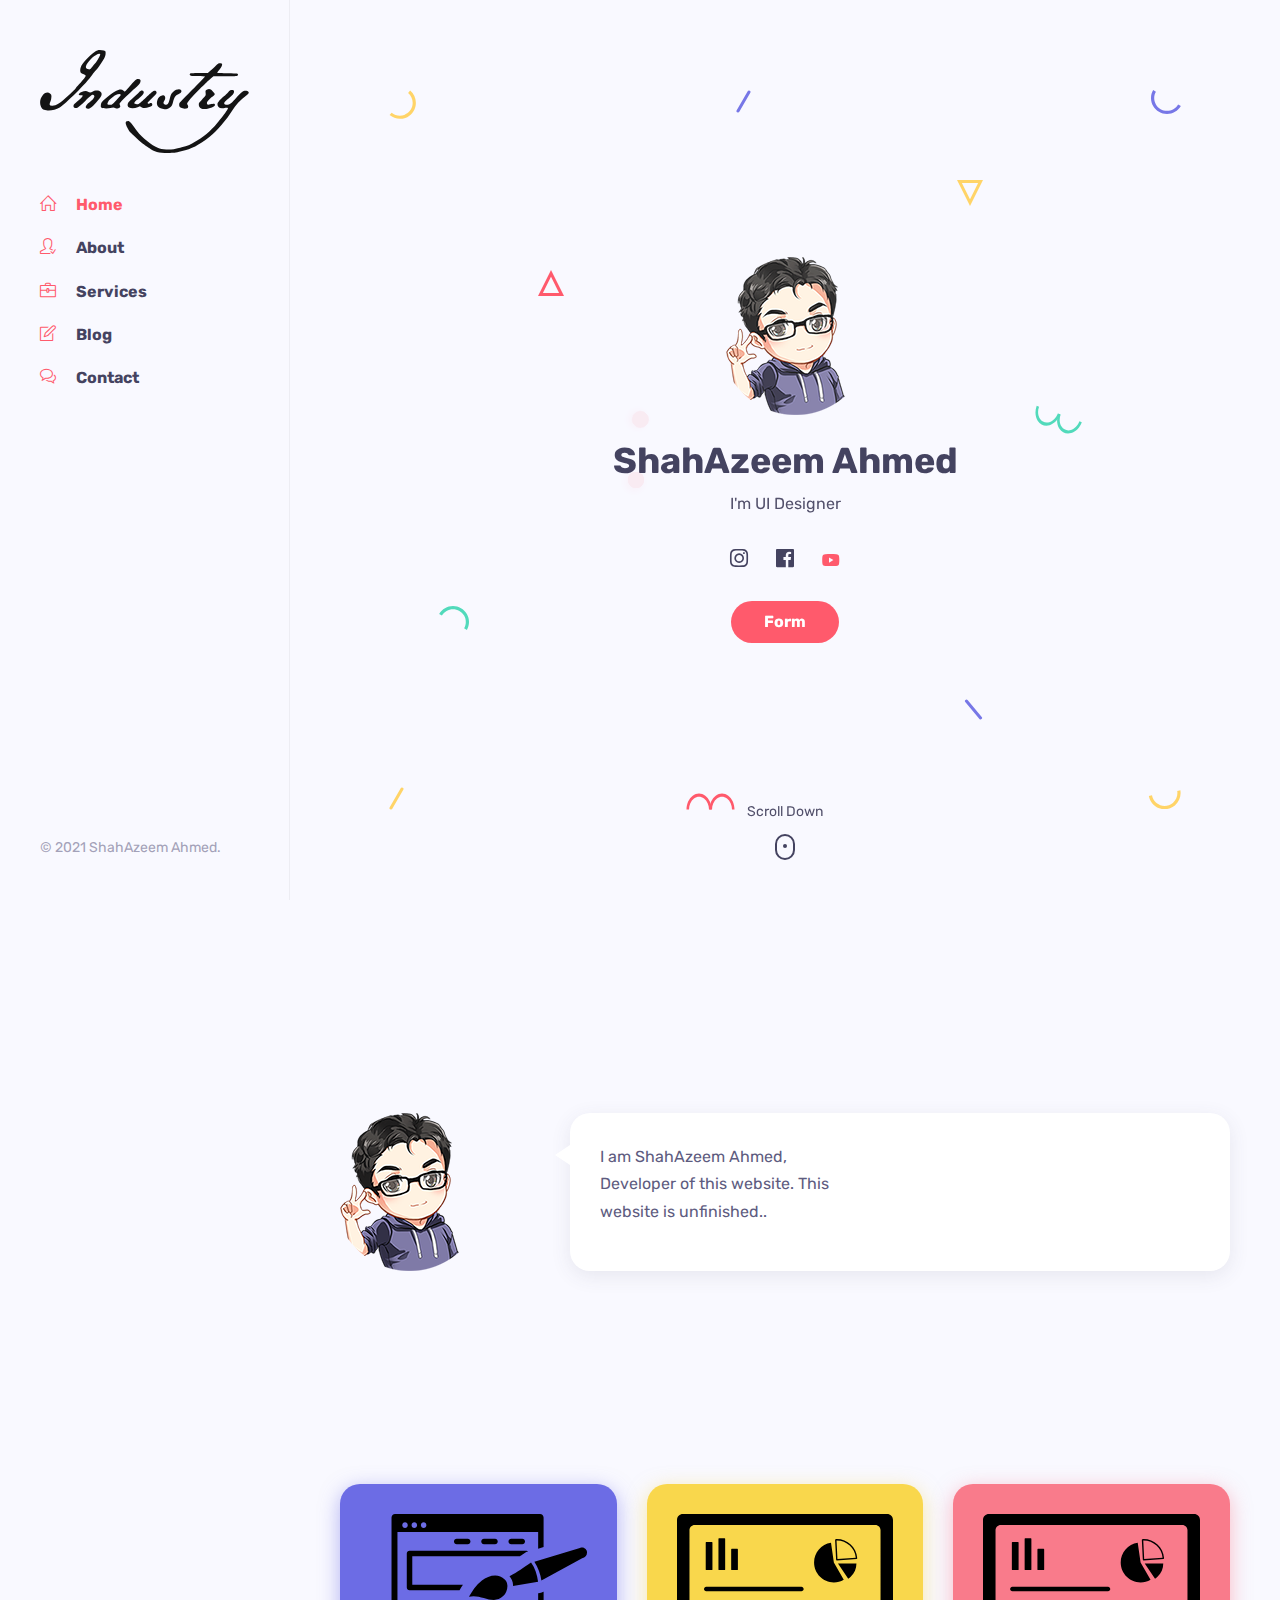
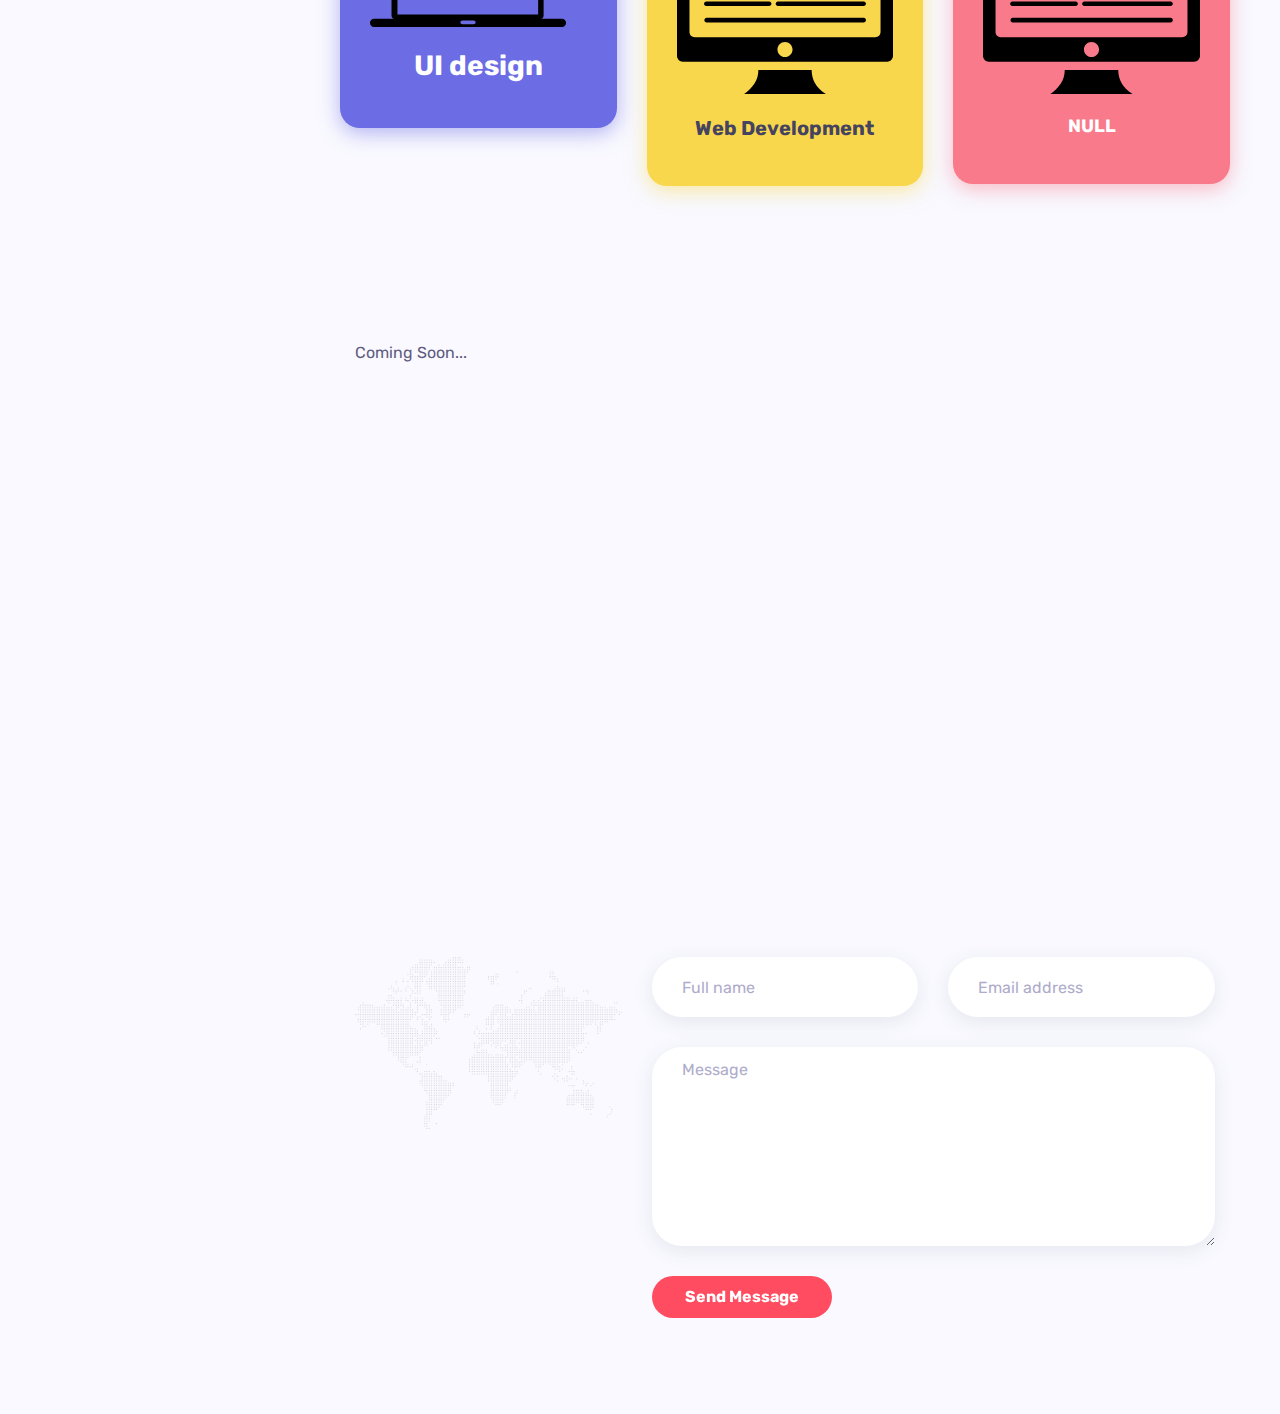
==== index.html @ 90e6958f "ShahAzeem/Industry" ====
<!DOCTYPE html>
<html lang="en-US">

<head>
    <meta http-equiv="Content-Type" content="text/html; charset=UTF-8" />
    <title>ShahAzeem_Ahmed</title>
    <meta name="description" content="in am ShahAzeem_Ahmed" />
    <meta name="viewport" content="width=device-width, initial-scale=1, maximum-scale=1" />
    <link rel="shortcut icon" type="image/x-icon" href="/images/ion.png" />

    <!-- STYLE...................................SHEETS -->
    <link rel="stylesheet" href="css/bootstrap.min.css" type="text/css" media="all" />
    <link rel="stylesheet" href="css/all.min.css" type="text/css" media="all" />
    <link rel="stylesheet" href="css/simple-line-icons.css" type="text/css" media="all" />
    <link rel="stylesheet" href="css/slick.css" type="text/css" media="all" />
    <link rel="stylesheet" href="css/animate.css" type="text/css" media="all" />
    <link rel="stylesheet" href="css/magnific-popup.css" type="text/css" media="all" />
    <link rel="stylesheet" href="css/style.css" type="text/css" media="all" />
</head>

<body>
    <!-- Pre..............................................................loader -->
    <div id="preloader" class="light">
        <div class="outer">
            <!-- Google .....................................................Chrome -->
            <div class="infinityChrome">
                <div></div>
                <div></div>
                <div></div>
            </div>

            <!-- Safari and ..................................others -->
            <div class="infinity">
                <div>
                    <span></span>
                </div>
                <div>
                    <span></span>
                </div>
                <div>
                    <span></span>
                </div>
            </div>
            <!-- Stuff -->
            <svg xmlns="file:///F:/Web%20Designer/public/Industry/Untitled-2.png" version="1.1" class="goo-outer">
          <defs>
            <filter id="goo">
              <feGaussianBlur
                in="SourceGraphic"
                stdDeviation="6"
                result="blur"
              />
              <feColorMatrix
                in="blur"
                values="1 0 0 0 0  0 1 0 0 0  0 0 1 0 0  0 0 0 18 -7"
                result="goo"
              />
              <feBlend in="SourceGraphic" in2="goo" />
            </filter>
          </defs>
        </svg>
        </div>
    </div>

    <!-- mobile header -->
    <header class="mobile-header-1 light">
        <div class="container">
            <!-- menu icon -->
            <div class="menu-icon d-inline-flex mr-4">
                <button>
            <span></span>
          </button>
            </div>
            <!-- logo .....................................................image -->
            <div class="site-logo">
                <a href="/index.html">
                    <img src="\logog.svg" alt="LOGO" />
                </a>
            </div>
        </div>
    </header>

    <!-- desktop .....................................................header -->
    <header class="desktop-header-1 light d-flex align-items-start flex-column">
        <!-- logo image -->
        <div class="site-logo">
            <a href="/index.html">
                <img src="logog.svg" alt="LOGO" />
            </a>
        </div>

        <!-- main ............................................................menu -->
        <nav>
            <ul class="vertical-menu scrollspy">
                <li class="active">
                    <a href="#home"><i class="icon-home"></i>Home</a>
                </li>
                <li>
                    <a href="#about"><i class="icon-user-following"></i>About</a>
                </li>
                <li>
                    <a href="#services"><i class="icon-briefcase"></i>Services</a>
                </li>
                <li>

                    <a href="#blog"><i class="icon-note"></i>Blog</a>
                </li>
                <li>
                    <a href="#contact"><i class="icon-bubbles"></i>Contact</a>
                </li>
            </ul>
        </nav>

        <!-- site .....................................................footer -->
        <div class="footer">
            <!-- copyright..................................................... text -->
            <span class="copyright">© 2021 ShahAzeem Ahmed.</span>
        </div>
    </header>

    <!-- main .....................................................layout -->
    <main class="content">
        <!-- section .....................................................home -->
        <section id="home" class="home d-flex light align-items-center">
            <div class="container">
                <!-- intro -->
                <div class="intro">
                    <!-- avatar..................................................... image -->
                    <img src="images/a8vkf-wibpt.svg" alt="Bolby" class="mb-4" />

                    <!-- info..................................................... -->
                    <h1 class="mb-2 mt-0">ShahAzeem Ahmed</h1>
                    <span>I'm <span class="text-rotating"  >UI Designer, Writer    </span
              ></span
            >

            <!-- social .....................................................icons -->
            <ul class="social-icons light list-inline mb-0 mt-4">
              <li class="list-inline-item">
                <a href="https://www.instagram.com/shahazeem_ahmed/"><i class="fab fa-instagram"></i></a>
              </li>
              <li class="list-inline-item">
                <a href="https://www.facebook.com/shahazeem.ahmed.5/"><i class="fab fa-facebook"></i></a>
              </li>
              <a href="https://www.youtube.com/channel/UCWUVY_Tg6zUm_PpTzF2uDpg"><i class="fab fa-youtube"></i></a>
              
            </ul>

            <!-- buttons..................................................... -->
            <div class="mt-4">
              <a href="#contact" class="btn btn-default">Form</a>
            </div>
          </div>

          <!-- scroll down mouse wheel -->
          <div class="scroll-down light">
            <a href="#about" class="mouse-wrapper">
              <span>Scroll Down</span>
                    <span class="mouse">
                <span class="wheel"></span>
                    </span>
                    </a>
                </div>

                <!-- parallax layers -->
                <div class="parallax" data-relative-input="true">
                    <svg width="27" height="29" data-depth="0.3" class="layer p1" xmlns="file:///F:/Web%20Designer/public/UI%20Design/htmlxlm.html">
              <path
                d="M21.15625.60099c4.37954 3.67487 6.46544 9.40612 5.47254 15.03526-.9929 5.62915-4.91339 10.30141-10.2846 12.25672-5.37122 1.9553-11.3776.89631-15.75715-2.77856l2.05692-2.45134c3.50315 2.93948 8.3087 3.78663 12.60572 2.22284 4.297-1.5638 7.43381-5.30209 8.22768-9.80537.79387-4.50328-.8749-9.08872-4.37803-12.02821L21.15625.60099z"
                fill="#FFD15C"
                fill-rule="evenodd"
              />
            </svg>

                    <svg width="26" height="26" data-depth="0.2" class="layer p2" xmlns="file:///F:/Web%20Designer/public/Industry/htmlxlm.html">
              <path
                d="M13 3.3541L2.42705 24.5h21.1459L13 3.3541z"
                stroke="#FF4C60"
                stroke-width="3"
                fill="none"
                fill-rule="evenodd"
              />
            </svg>

                    <svg width="30" height="25" data-depth="0.3" class="layer p3" xmlns="file:///F:/Web%20Designer/public/UI%20Design/htmlxlm.html">
              <path
                d="M.1436 8.9282C3.00213 3.97706 8.2841.92763 14.00013.92796c5.71605.00032 10.9981 3.04992 13.85641 8 2.8583 4.95007 2.8584 11.0491-.00014 16.00024l-2.77128-1.6c2.28651-3.96036 2.28631-8.84002.00011-12.8002-2.2862-3.96017-6.5124-6.40017-11.08513-6.4-4.57271.00018-8.79872 2.43984-11.08524 6.4002l-2.77128-1.6z"
                fill="#44D7B6"
                fill-rule="evenodd"
              />
            </svg>

                    <svg width="15" height="23" data-depth="0.6" class="layer p4" xmlns="file:///F:/Web%20Designer/public/Industry/htmlxlm.html">
              <rect
                transform="rotate(30 9.86603 10.13397)"
                x="7"
                width="3"
                height="25"
                rx="1.5"
                fill="#FFD15C"
                fill-rule="evenodd"
              />
            </svg>

                    <svg width="15" height="23" data-depth="0.2" class="layer p5" xmlns="file:///F:/Web%20Designer/public/UI%20Design/htmlxlm.html">
              <rect
                transform="rotate(30 9.86603 10.13397)"
                x="7"
                width="3"
                height="25"
                rx="1.5"
                fill="#6C6CE5"
                fill-rule="evenodd"
              />
            </svg>

                    <svg width="49" height="17" data-depth="0.5" class="layer p6" xmlns="file:///F:/Web%20Designer/public/UI%20Design/htmlxlm.html">
              <g fill="#FF4C60" fill-rule="evenodd">
                <path
                  d="M.5 16.5c0-5.71709 2.3825-10.99895 6.25-13.8567 3.8675-2.85774 8.6325-2.85774 12.5 0C23.1175 5.50106 25.5 10.78292 25.5 16.5H23c0-4.57303-1.90625-8.79884-5-11.08535-3.09375-2.28652-6.90625-2.28652-10 0C4.90625 7.70116 3 11.92697 3 16.5H.5z"
                />
                <path
                  d="M23.5 16.5c0-5.71709 2.3825-10.99895 6.25-13.8567 3.8675-2.85774 8.6325-2.85774 12.5 0C46.1175 5.50106 48.5 10.78292 48.5 16.5H46c0-4.57303-1.90625-8.79884-5-11.08535-3.09375-2.28652-6.90625-2.28652-10 0-3.09375 2.28651-5 6.51232-5 11.08535h-2.5z"
                />
              </g>
            </svg>

                    <svg width="26" height="26" data-depth="0.4" class="layer p7" xmlns="file:///F:/Web%20Designer/public/UI%20Design/htmlxlm.html">
              <path
                d="M13 22.6459L2.42705 1.5h21.1459L13 22.6459z"
                stroke="#FFD15C"
                stroke-width="3"
                fill="none"
                fill-rule="evenodd"
              />
            </svg>

                    <svg width="19" height="21" data-depth="0.3" class="layer p8" xmlns="file:///F:/Web%20Designer/public/UI%20Design/htmlxlm.html">
              <rect
                transform="rotate(-40 6.25252 10.12626)"
                x="7"
                width="3"
                height="25"
                rx="1.5"
                fill="#6C6CE5"
                fill-rule="evenodd"
              />
            </svg>

                    <svg width="30" height="25" data-depth="0.3" data-depth-y="-1.30" class="layer p9" xmlns="file:///F:/Web%20Designer/public/UI%20Design/htmlxlm.html">
              <path
                d="M29.8564 16.0718c-2.85854 4.95114-8.1405 8.00057-13.85654 8.00024-5.71605-.00032-10.9981-3.04992-13.85641-8-2.8583-4.95007-2.8584-11.0491.00014-16.00024l2.77128 1.6c-2.28651 3.96036-2.28631 8.84002-.00011 12.8002 2.2862 3.96017 6.5124 6.40017 11.08513 6.4 4.57271-.00018 8.79872-2.43984 11.08524-6.4002l2.77128 1.6z"
                fill="#6C6CE5"
                fill-rule="evenodd"
              />
            </svg>

                    <svg width="47" height="29" data-depth="0.2" class="layer p10" xmlns="file:///F:/Web%20Designer/public/UI%20Design/htmlxlm.html">
              <g fill="#44D7B6" fill-rule="evenodd">
                <path
                  d="M46.78878 17.19094c-1.95535 5.3723-6.00068 9.52077-10.61234 10.8834-4.61167 1.36265-9.0893-.26708-11.74616-4.27524-2.65686-4.00817-3.08917-9.78636-1.13381-15.15866l2.34923.85505c-1.56407 4.29724-1.2181 8.92018.90705 12.12693 2.12514 3.20674 5.70772 4.5107 9.39692 3.4202 3.68921-1.0905 6.92581-4.40949 8.48988-8.70673l2.34923.85505z"
                />
                <path
                  d="M25.17585 9.32448c-1.95535 5.3723-6.00068 9.52077-10.61234 10.8834-4.61167 1.36264-9.0893-.26708-11.74616-4.27525C.16049 11.92447-.27182 6.14628 1.68354.77398l2.34923.85505c-1.56407 4.29724-1.2181 8.92018.90705 12.12692 2.12514 3.20675 5.70772 4.5107 9.39692 3.4202 3.68921-1.0905 6.92581-4.40948 8.48988-8.70672l2.34923.85505z"
                />
              </g>
            </svg>

                    <svg width="33" height="20" data-depth="0.5" class="layer p11" xmlns="file:///F:/Web%20Designer/public/UI%20Design/htmlxlm.html">
              <path
                d="M32.36774.34317c.99276 5.63023-1.09332 11.3614-5.47227 15.03536-4.37895 3.67396-10.3855 4.73307-15.75693 2.77837C5.76711 16.2022 1.84665 11.53014.8539 5.8999l3.15139-.55567c.7941 4.50356 3.93083 8.24147 8.22772 9.8056 4.29688 1.56413 9.10275.71673 12.60554-2.2227C28.34133 9.98771 30.01045 5.4024 29.21635.89884l3.15139-.55567z"
                fill="#FFD15C"
                fill-rule="evenodd"
              />
            </svg>
                </div>
            </div>
        </section>

        <!-- section .....................................................about -->
        <section id="about">
            <div class="container">
                <!-- section title -->
                <h2 class="section-title wow fadeInUp">About Me</h2>

                <div class="spacer" data-height="60"></div>

                <div class="row">
                    <div class="col-md-3">
                        <div class="text-center text-md-left">
                            <!-- avatar ..........................................................................................................image -->
                            <img src="images/a8vkf-wibpt.svg" alt="Bolby" />
                        </div>
                        <div class="spacer d-md-none d-lg-none" data-height="30"></div>
                    </div>

                    <div class="col-md-9 triangle-left-md triangle-top-sm">
                        <div class="rounded bg-white shadow-dark padding-30">
                            <div class="row">
                                <div class="col-md-6">
                                    <!-- about..................................................... text -->
                                    <p>
                                        I am ShahAzeem Ahmed,<br> Developer of this website. This website is unfinished..
                                    </p>

                                </div>
                            </div>
                        </div>
                    </div>
                    <!-- row end -->





                    <!-- section services -->
                    <section id="services">
                        <div class="container">
                            <!-- section title -->
                            <h2 class="section-title wow fadeInUp">Services</h2>

                            <div class="spacer" data-height="60"></div>

                            <div class="row">
                                <div class="col-md-4">
                                    <!-- service box -->

                                    <div class="service-box rounded data-background padding-30 text-center text-light shadow-blue" data-color="#6C6CE5">
                                        </a>
                                        <a href="UI.html">
                                            <img src="images\web-design.svg" alt="blog-title" />
                                        </a>
                                        <h2 class="mb-3 mt-0">UI design</h2>
                                        <p class="mb-0">

                                        </p>
                                    </div>
                                    <div class="spacer d-md-none d-lg-none" data-height="30"></div>
                                </div>

                                <div class="col-md-4" data-wow-delay="0.2s">
                                    <!-- service box -->

                                    <div class="service-box rounded data-background padding-30 text-center shadow-yellow" data-color="#F9D74C">
                                        </a>
                                        <a href="Website.html">
                                            <img src="images\computer-report.svg" alt="blog-title" />
                                        </a>
                                        <h5 class="mb-3 mt-0">Web Development</h5>
                                        <p </p>
                                    </div>
                                    <div class="spacer d-md-none d-lg-none" data-height="30"></div>
                                </div>

                                <div class="col-md-4" data-wow-delay="0.4s">
                                    <!-- service box -->

                                    <div class="service-box rounded data-background padding-30 text-center text-light shadow-pink" data-color="#F97B8B">
                                        </a>
                                        <a href="#">
                                            <img src=" images\computer-report.svg" alt="blog-title" />
                                        </a>
                                        <h4 class="mb-3 mt-0">NULL</h4>
                                        <p class="mb-0">

                                        </p>
                                    </div>
                                </div>
                            </div>



                            <!-- section..................................................... blog -->
                            <section id="blog">
                                <div class="container">
                                    <!-- section .....................................................title -->
                                    <h2 class="section-title wow fadeInUp">Latest Posts</h2>Coming Soon...

                                    <div class="spacer" data-height="60"></div>

                                    <div class="row blog-wrapper">
                                        <div class="col-md-4">
                                            <!-- blog ..........................................................................................................item -->
                                            <div class="blog-item rounded bg-white shadow-dark wow fadeIn">
                                                <div class="thumb">
                                                    <a href="#">
                                                        <span class="category">Reviews</span>
                                                    </a>
                                                    <a href="#">
                                                        <img src="images/blog/1.svg" alt="blog-title" />
                                                    </a>
                                                </div>
                                                <div class="details">
                                                    <h4 class="my-0 title">
                                                        <a href="#">5 Best App Development Tool for Your Project</a>
                                                    </h4>
                                                    <ul class="list-inline meta mb-0 mt-2">
                                                        <li class="list-inline-item"> </li>
                                                        <li class="list-inline-item"> </li>
                                                    </ul>
                                                </div>
                                            </div>
                                        </div>

                                        <div class="col-md-4">
                                            <!-- blog .....................................................item -->
                                            <div class="blog-item rounded bg-white shadow-dark wow fadeIn">
                                                <div class="thumb">
                                                    <a href="#">
                                                        <span class="category">Tutorial</span>
                                                    </a>
                                                    <a href="#">
                                                        <img src="images/blog/2.svg" alt="blog-title" />
                                                    </a>
                                                </div>
                                                <div class="details">
                                                    <h4 class="my-0 title">
                                                        <a href="#">Common Misconceptions About Payment</a>
                                                    </h4>
                                                    <ul class="list-inline meta mb-0 mt-2">
                                                        <li class="list-inline-item"> </li>
                                                        <li class="list-inline-item"> </li>
                                                    </ul>
                                                </div>
                                            </div>
                                        </div>

                                        <div class="col-md-4">
                                            <!-- blog item -->
                                            <div class="blog-item rounded bg-white shadow-dark wow fadeIn">
                                                <div class="thumb">
                                                    <a href="#">
                                                        <span class="category">Business</span>
                                                    </a>
                                                    <a href="#">
                                                        <img src="images/blog/3.svg" alt="blog-title" />
                                                    </a>
                                                </div>
                                                <div class="details">
                                                    <h4 class="my-0 title">
                                                        <a href="#">3 Things To Know About Startup Business</a>
                                                    </h4>
                                                    <ul class="list-inline meta mb-0 mt-2">
                                                        <li class="list-inline-item"> </li>
                                                        <li class="list-inline-item"> </li>
                                                    </ul>
                                                </div>
                                            </div>
                                        </div>
                                    </div>
                                </div>

                            </section>

                            <!-- section contact -->
                            <section id="contact">
                                <div class="container">
                                    <!-- section title -->
                                    <h2 class="section-title wow fadeInUp">Get In Touch</h2>

                                    <div class="spacer" data-height="60"></div>

                                    <div class="row">
                                        <div class="col-md-4">
                                            <!-- contact info -->
                                            <div class="contact-info">
                                                <h3 class="wow fadeInUp">Let's talk about everything!</h3>
                                                <p class="wow fadeInUp">
                                                    Don't like forms? Send me an
                                                    <a href=Gmail: "ShahAzeemAhmed2319@gmail.com">email</a>. 👋
                                                </p>
                                            </div>
                                        </div>

                                        <div class="col-md-8">
                                            <!-- Contact Form -->
                                            <form id="contact-form" class="contact-form mt-6" method="post" action=" ">
                                                <div class="messages"></div>

                                                <div class="row">
                                                    <div class="column col-md-6">
                                                        <!-- Name input -->
                                                        <div class="form-group">
                                                            <input type="text" class="form-control" name="InputName" id="InputName" placeholder="Full name" required="required" data-error="Name is required." />
                                                            <div class="help-block with-errors"></div>
                                                        </div>
                                                    </div>

                                                    <div class="column col-md-6">
                                                        <!-- Email input -->
                                                        <div class="form-group">
                                                            <input type="email" class="form-control" id="InputEmail" name="InputEmail" placeholder="Email address" required="required" data-error="Email is required." />
                                                            <div class="help-block with-errors"></div>
                                                        </div>
                                                    </div>



                                                    <div class="column col-md-12">
                                                        <!-- Message textarea -->
                                                        <div class="form-group">
                                                            <textarea name="InputMessage" id="InputMessage" class="form-control" rows="7" placeholder="Message" required="required" data-error="Message is required."></textarea>
                                                            <div class="help-block with-errors"></div>
                                                        </div>
                                                    </div>
                                                </div>

                                                <button type="submit" name="submit" id="submit" value="Submit" class="btn btn-default">
                  Send Message</button
                ><!-- Send Button -->
              </form>
              <!-- Contact Form end -->
            </div>
          </div>
        </div>
      </section>

      <div class="spacer" data-height="96"></div>
    </main>

    <!-- Go to .....................................................top button -->
    <a href="javascript:" id="return-to-top"><i class="fas fa-arrow-up"></i></a>

    <!-- SCRIPTS -->
    <script src="js/jquery-1.12.3.min.js"></script>
    <script src="js/jquery.easing.min.js"></script>
    <script src="js/jquery.waypoints.min.js"></script>
    <script src="js/jquery.counterup.min.js"></script>
    <script src="js/popper.min.js"></script>
    <script src="js/bootstrap.min.js"></script>
    <script src="js/isotope.pkgd.min.js"></script>
    <script src="js/infinite-scroll.min.js"></script>
    <script src="js/imagesloaded.pkgd.min.js"></script>
    <script src="js/slick.min.js"></script>
    <script src="js/contact.js"></script>
    <script src="js/validator.js"></script>
    <script src="js/wow.min.js"></script>
    <script src="js/morphext.min.js"></script>
    <script src="js/parallax.min.js"></script>
    <script src="js/jquery.magnific-popup.min.js"></script>
    <script src="js/custom.js"></script>
  
<!-- The core Firebase JS SDK is always required and must be listed first -->
<script src="/__/firebase/8.6.8/firebase-app.js"></script>

<!-- TODO: Add SDKs for Firebase products that you want to use
     https://firebase.google.com/docs/web/setup#available-libraries -->
<script src="/__/firebase/8.6.8/firebase-analytics.js"></script>

<!-- Initialize Firebase -->
<script src="/__/firebase/init.js"></script>


</body>
</html>
---- css/simple-line-icons.css ----
@font-face {
  font-family: 'simple-line-icons';
  src: url('../fonts/Simple-Line-Iconsb26c.eot?v=2.4.0');
  src: url('../fonts/Simple-Line-Iconsb26c.eot?v=2.4.0#iefix') format('embedded-opentype'), url('../fonts/Simple-Line-Iconsb26c.html?v=2.4.0') format('woff2'), url('../fonts/Simple-Line-Iconsb26c.ttf?v=2.4.0') format('truetype'), url('../fonts/Simple-Line-Iconsb26c.woff?v=2.4.0') format('woff'), url('../fonts/Simple-Line-Iconsb26c.svg?v=2.4.0#simple-line-icons') format('svg');
  font-weight: normal;
  font-style: normal;
}
/*
 Use the following CSS code if you want to have a class per icon.
 Instead of a list of all class selectors, you can use the generic [class*="icon-"] selector, but it's slower:
*/
.icon-user,
.icon-people,
.icon-user-female,
.icon-user-follow,
.icon-user-following,
.icon-user-unfollow,
.icon-login,
.icon-logout,
.icon-emotsmile,
.icon-phone,
.icon-call-end,
.icon-call-in,
.icon-call-out,
.icon-map,
.icon-location-pin,
.icon-direction,
.icon-directions,
.icon-compass,
.icon-layers,
.icon-menu,
.icon-list,
.icon-options-vertical,
.icon-options,
.icon-arrow-down,
.icon-arrow-left,
.icon-arrow-right,
.icon-arrow-up,
.icon-arrow-up-circle,
.icon-arrow-left-circle,
.icon-arrow-right-circle,
.icon-arrow-down-circle,
.icon-check,
.icon-clock,
.icon-plus,
.icon-minus,
.icon-close,
.icon-event,
.icon-exclamation,
.icon-organization,
.icon-trophy,
.icon-screen-smartphone,
.icon-screen-desktop,
.icon-plane,
.icon-notebook,
.icon-mustache,
.icon-mouse,
.icon-magnet,
.icon-energy,
.icon-disc,
.icon-cursor,
.icon-cursor-move,
.icon-crop,
.icon-chemistry,
.icon-speedometer,
.icon-shield,
.icon-screen-tablet,
.icon-magic-wand,
.icon-hourglass,
.icon-graduation,
.icon-ghost,
.icon-game-controller,
.icon-fire,
.icon-eyeglass,
.icon-envelope-open,
.icon-envelope-letter,
.icon-bell,
.icon-badge,
.icon-anchor,
.icon-wallet,
.icon-vector,
.icon-speech,
.icon-puzzle,
.icon-printer,
.icon-present,
.icon-playlist,
.icon-pin,
.icon-picture,
.icon-handbag,
.icon-globe-alt,
.icon-globe,
.icon-folder-alt,
.icon-folder,
.icon-film,
.icon-feed,
.icon-drop,
.icon-drawer,
.icon-docs,
.icon-doc,
.icon-diamond,
.icon-cup,
.icon-calculator,
.icon-bubbles,
.icon-briefcase,
.icon-book-open,
.icon-basket-loaded,
.icon-basket,
.icon-bag,
.icon-action-undo,
.icon-action-redo,
.icon-wrench,
.icon-umbrella,
.icon-trash,
.icon-tag,
.icon-support,
.icon-frame,
.icon-size-fullscreen,
.icon-size-actual,
.icon-shuffle,
.icon-share-alt,
.icon-share,
.icon-rocket,
.icon-question,
.icon-pie-chart,
.icon-pencil,
.icon-note,
.icon-loop,
.icon-home,
.icon-grid,
.icon-graph,
.icon-microphone,
.icon-music-tone-alt,
.icon-music-tone,
.icon-earphones-alt,
.icon-earphones,
.icon-equalizer,
.icon-like,
.icon-dislike,
.icon-control-start,
.icon-control-rewind,
.icon-control-play,
.icon-control-pause,
.icon-control-forward,
.icon-control-end,
.icon-volume-1,
.icon-volume-2,
.icon-volume-off,
.icon-calendar,
.icon-bulb,
.icon-chart,
.icon-ban,
.icon-bubble,
.icon-camrecorder,
.icon-camera,
.icon-cloud-download,
.icon-cloud-upload,
.icon-envelope,
.icon-eye,
.icon-flag,
.icon-heart,
.icon-info,
.icon-key,
.icon-link,
.icon-lock,
.icon-lock-open,
.icon-magnifier,
.icon-magnifier-add,
.icon-magnifier-remove,
.icon-paper-clip,
.icon-paper-plane,
.icon-power,
.icon-refresh,
.icon-reload,
.icon-settings,
.icon-star,
.icon-symbol-female,
.icon-symbol-male,
.icon-target,
.icon-credit-card,
.icon-paypal,
.icon-social-tumblr,
.icon-social-twitter,
.icon-social-facebook,
.icon-social-instagram,
.icon-social-linkedin,
.icon-social-pinterest,
.icon-social-github,
.icon-social-google,
.icon-social-reddit,
.icon-social-skype,
.icon-social-dribbble,
.icon-social-behance,
.icon-social-foursqare,
.icon-social-soundcloud,
.icon-social-spotify,
.icon-social-stumbleupon,
.icon-social-youtube,
.icon-social-dropbox,
.icon-social-vkontakte,
.icon-social-steam {
  font-family: 'simple-line-icons';
  speak: none;
  font-style: normal;
  font-weight: normal;
  font-variant: normal;
  text-transform: none;
  line-height: 1;
  /* Better Font Rendering =========== */
  -webkit-font-smoothing: antialiased;
  -moz-osx-font-smoothing: grayscale;
}
.icon-user:before {
  content: "\e005";
}
.icon-people:before {
  content: "\e001";
}
.icon-user-female:before {
  content: "\e000";
}
.icon-user-follow:before {
  content: "\e002";
}
.icon-user-following:before {
  content: "\e003";
}
.icon-user-unfollow:before {
  content: "\e004";
}
.icon-login:before {
  content: "\e066";
}
.icon-logout:before {
  content: "\e065";
}
.icon-emotsmile:before {
  content: "\e021";
}
.icon-phone:before {
  content: "\e600";
}
.icon-call-end:before {
  content: "\e048";
}
.icon-call-in:before {
  content: "\e047";
}
.icon-call-out:before {
  content: "\e046";
}
.icon-map:before {
  content: "\e033";
}
.icon-location-pin:before {
  content: "\e096";
}
.icon-direction:before {
  content: "\e042";
}
.icon-directions:before {
  content: "\e041";
}
.icon-compass:before {
  content: "\e045";
}
.icon-layers:before {
  content: "\e034";
}
.icon-menu:before {
  content: "\e601";
}
.icon-list:before {
  content: "\e067";
}
.icon-options-vertical:before {
  content: "\e602";
}
.icon-options:before {
  content: "\e603";
}
.icon-arrow-down:before {
  content: "\e604";
}
.icon-arrow-left:before {
  content: "\e605";
}
.icon-arrow-right:before {
  content: "\e606";
}
.icon-arrow-up:before {
  content: "\e607";
}
.icon-arrow-up-circle:before {
  content: "\e078";
}
.icon-arrow-left-circle:before {
  content: "\e07a";
}
.icon-arrow-right-circle:before {
  content: "\e079";
}
.icon-arrow-down-circle:before {
  content: "\e07b";
}
.icon-check:before {
  content: "\e080";
}
.icon-clock:before {
  content: "\e081";
}
.icon-plus:before {
  content: "\e095";
}
.icon-minus:before {
  content: "\e615";
}
.icon-close:before {
  content: "\e082";
}
.icon-event:before {
  content: "\e619";
}
.icon-exclamation:before {
  content: "\e617";
}
.icon-organization:before {
  content: "\e616";
}
.icon-trophy:before {
  content: "\e006";
}
.icon-screen-smartphone:before {
  content: "\e010";
}
.icon-screen-desktop:before {
  content: "\e011";
}
.icon-plane:before {
  content: "\e012";
}
.icon-notebook:before {
  content: "\e013";
}
.icon-mustache:before {
  content: "\e014";
}
.icon-mouse:before {
  content: "\e015";
}
.icon-magnet:before {
  content: "\e016";
}
.icon-energy:before {
  content: "\e020";
}
.icon-disc:before {
  content: "\e022";
}
.icon-cursor:before {
  content: "\e06e";
}
.icon-cursor-move:before {
  content: "\e023";
}
.icon-crop:before {
  content: "\e024";
}
.icon-chemistry:before {
  content: "\e026";
}
.icon-speedometer:before {
  content: "\e007";
}
.icon-shield:before {
  content: "\e00e";
}
.icon-screen-tablet:before {
  content: "\e00f";
}
.icon-magic-wand:before {
  content: "\e017";
}
.icon-hourglass:before {
  content: "\e018";
}
.icon-graduation:before {
  content: "\e019";
}
.icon-ghost:before {
  content: "\e01a";
}
.icon-game-controller:before {
  content: "\e01b";
}
.icon-fire:before {
  content: "\e01c";
}
.icon-eyeglass:before {
  content: "\e01d";
}
.icon-envelope-open:before {
  content: "\e01e";
}
.icon-envelope-letter:before {
  content: "\e01f";
}
.icon-bell:before {
  content: "\e027";
}
.icon-badge:before {
  content: "\e028";
}
.icon-anchor:before {
  content: "\e029";
}
.icon-wallet:before {
  content: "\e02a";
}
.icon-vector:before {
  content: "\e02b";
}
.icon-speech:before {
  content: "\e02c";
}
.icon-puzzle:before {
  content: "\e02d";
}
.icon-printer:before {
  content: "\e02e";
}
.icon-present:before {
  content: "\e02f";
}
.icon-playlist:before {
  content: "\e030";
}
.icon-pin:before {
  content: "\e031";
}
.icon-picture:before {
  content: "\e032";
}
.icon-handbag:before {
  content: "\e035";
}
.icon-globe-alt:before {
  content: "\e036";
}
.icon-globe:before {
  content: "\e037";
}
.icon-folder-alt:before {
  content: "\e039";
}
.icon-folder:before {
  content: "\e089";
}
.icon-film:before {
  content: "\e03a";
}
.icon-feed:before {
  content: "\e03b";
}
.icon-drop:before {
  content: "\e03e";
}
.icon-drawer:before {
  content: "\e03f";
}
.icon-docs:before {
  content: "\e040";
}
.icon-doc:before {
  content: "\e085";
}
.icon-diamond:before {
  content: "\e043";
}
.icon-cup:before {
  content: "\e044";
}
.icon-calculator:before {
  content: "\e049";
}
.icon-bubbles:before {
  content: "\e04a";
}
.icon-briefcase:before {
  content: "\e04b";
}
.icon-book-open:before {
  content: "\e04c";
}
.icon-basket-loaded:before {
  content: "\e04d";
}
.icon-basket:before {
  content: "\e04e";
}
.icon-bag:before {
  content: "\e04f";
}
.icon-action-undo:before {
  content: "\e050";
}
.icon-action-redo:before {
  content: "\e051";
}
.icon-wrench:before {
  content: "\e052";
}
.icon-umbrella:before {
  content: "\e053";
}
.icon-trash:before {
  content: "\e054";
}
.icon-tag:before {
  content: "\e055";
}
.icon-support:before {
  content: "\e056";
}
.icon-frame:before {
  content: "\e038";
}
.icon-size-fullscreen:before {
  content: "\e057";
}
.icon-size-actual:before {
  content: "\e058";
}
.icon-shuffle:before {
  content: "\e059";
}
.icon-share-alt:before {
  content: "\e05a";
}
.icon-share:before {
  content: "\e05b";
}
.icon-rocket:before {
  content: "\e05c";
}
.icon-question:before {
  content: "\e05d";
}
.icon-pie-chart:before {
  content: "\e05e";
}
.icon-pencil:before {
  content: "\e05f";
}
.icon-note:before {
  content: "\e060";
}
.icon-loop:before {
  content: "\e064";
}
.icon-home:before {
  content: "\e069";
}
.icon-grid:before {
  content: "\e06a";
}
.icon-graph:before {
  content: "\e06b";
}
.icon-microphone:before {
  content: "\e063";
}
.icon-music-tone-alt:before {
  content: "\e061";
}
.icon-music-tone:before {
  content: "\e062";
}
.icon-earphones-alt:before {
  content: "\e03c";
}
.icon-earphones:before {
  content: "\e03d";
}
.icon-equalizer:before {
  content: "\e06c";
}
.icon-like:before {
  content: "\e068";
}
.icon-dislike:before {
  content: "\e06d";
}
.icon-control-start:before {
  content: "\e06f";
}
.icon-control-rewind:before {
  content: "\e070";
}
.icon-control-play:before {
  content: "\e071";
}
.icon-control-pause:before {
  content: "\e072";
}
.icon-control-forward:before {
  content: "\e073";
}
.icon-control-end:before {
  content: "\e074";
}
.icon-volume-1:before {
  content: "\e09f";
}
.icon-volume-2:before {
  content: "\e0a0";
}
.icon-volume-off:before {
  content: "\e0a1";
}
.icon-calendar:before {
  content: "\e075";
}
.icon-bulb:before {
  content: "\e076";
}
.icon-chart:before {
  content: "\e077";
}
.icon-ban:before {
  content: "\e07c";
}
.icon-bubble:before {
  content: "\e07d";
}
.icon-camrecorder:before {
  content: "\e07e";
}
.icon-camera:before {
  content: "\e07f";
}
.icon-cloud-download:before {
  content: "\e083";
}
.icon-cloud-upload:before {
  content: "\e084";
}
.icon-envelope:before {
  content: "\e086";
}
.icon-eye:before {
  content: "\e087";
}
.icon-flag:before {
  content: "\e088";
}
.icon-heart:before {
  content: "\e08a";
}
.icon-info:before {
  content: "\e08b";
}
.icon-key:before {
  content: "\e08c";
}
.icon-link:before {
  content: "\e08d";
}
.icon-lock:before {
  content: "\e08e";
}
.icon-lock-open:before {
  content: "\e08f";
}
.icon-magnifier:before {
  content: "\e090";
}
.icon-magnifier-add:before {
  content: "\e091";
}
.icon-magnifier-remove:before {
  content: "\e092";
}
.icon-paper-clip:before {
  content: "\e093";
}
.icon-paper-plane:before {
  content: "\e094";
}
.icon-power:before {
  content: "\e097";
}
.icon-refresh:before {
  content: "\e098";
}
.icon-reload:before {
  content: "\e099";
}
.icon-settings:before {
  content: "\e09a";
}
.icon-star:before {
  content: "\e09b";
}
.icon-symbol-female:before {
  content: "\e09c";
}
.icon-symbol-male:before {
  content: "\e09d";
}
.icon-target:before {
  content: "\e09e";
}
.icon-credit-card:before {
  content: "\e025";
}
.icon-paypal:before {
  content: "\e608";
}
.icon-social-tumblr:before {
  content: "\e00a";
}
.icon-social-twitter:before {
  content: "\e009";
}
.icon-social-facebook:before {
  content: "\e00b";
}
.icon-social-instagram:before {
  content: "\e609";
}
.icon-social-linkedin:before {
  content: "\e60a";
}
.icon-social-pinterest:before {
  content: "\e60b";
}
.icon-social-github:before {
  content: "\e60c";
}
.icon-social-google:before {
  content: "\e60d";
}
.icon-social-reddit:before {
  content: "\e60e";
}
.icon-social-skype:before {
  content: "\e60f";
}
.icon-social-dribbble:before {
  content: "\e00d";
}
.icon-social-behance:before {
  content: "\e610";
}
.icon-social-foursqare:before {
  content: "\e611";
}
.icon-social-soundcloud:before {
  content: "\e612";
}
.icon-social-spotify:before {
  content: "\e613";
}
.icon-social-stumbleupon:before {
  content: "\e614";
}
.icon-social-youtube:before {
  content: "\e008";
}
.icon-social-dropbox:before {
  content: "\e00c";
}
.icon-social-vkontakte:before {
  content: "\e618";
}
.icon-social-steam:before {
  content: "\e620";
}
---- css/style.css ----
@charset "UTF-8";

/*
Template Name: Bolby
Version: 1.0
Author: PxlSolutions
Author URI: http://themeforest.net/user/pxlsolutions
Description: Portfolio/CV/Resume HTML Template

[TABLE OF CONTENTS]

01. Base
02. Typography
03. Preloader
04. Header
05. Sections
06. Parallax Shapes
07. Skills
08. Service
09. Portfolio
10. Facts
11. Prices
12. Testimonials
13. Blog
14. Clients
15. Contact
16. Helper
17. Dark Mode
18. Buttons
19. Bootstrap Components
20. Theme elements
21. Slick
22. Responsive

*/

@import url("https://fonts.googleapis.com/css?family=Rubik:300,300i,400,400i,500,500i,700,700i,900,900i&amp;display=swap&amp;subset=cyrillic");

/*=================================================================*/


/*                      BASE                              
/*=================================================================*/

* {
    margin: 0;
    padding: 0;
}

html {
    margin: 0 !important;
    overflow: auto !important;
}

body {
    color: #5E5C7F;
    background-color: #F9F9FF;
    font-family: "Rubik", sans-serif;
    font-size: 16px;
    line-height: 1.7;
    overflow-x: hidden;
    -webkit-font-smoothing: antialiased;
    -moz-osx-font-smoothing: grayscale;
}

img {
    max-width: 100%;
    height: auto;
}

.text-center {
    text-align: center;
}

.text-left {
    text-align: left;
}

.text-right {
    text-align: right;
}

.relative {
    position: relative;
}


/*=================================================================*/


/*                      TYPOGRAPHY                              
/*=================================================================*/

h1,
h2,
h3,
h4,
h5,
h6 {
    color: #454360;
    font-family: "Rubik", sans-serif;
    font-weight: 700;
    margin: 20px 0;
}

h1 {
    font-size: 36px;
}

h2 {
    font-size: 28px;
}

h3 {
    font-size: 24px;
}

h4 {
    font-size: 18px;
}

a {
    color: #FF4C60;
    outline: 0;
    -webkit-transition: all 0.3s ease-in-out;
    -o-transition: all 0.3s ease-in-out;
    transition: all 0.3s ease-in-out;
}

a:hover {
    color: #353353;
    text-decoration: none;
}

a:focus {
    outline: 0;
}

blockquote {
    padding: 20px 20px;
    margin: 0 0 20px;
    font-size: 16px;
    background: #F7F7F7;
    border-radius: 10px;
}

blockquote p {
    line-height: 1.6;
}


/* === Pre === */

pre {
    display: block;
    padding: 9.5px;
    margin: 0 0 10px;
    font-size: 13px;
    line-height: 1.42857143;
    color: #333;
    word-break: break-all;
    word-wrap: break-word;
    background-color: #f5f5f5;
    border: 1px solid #ccc;
    border-radius: 0;
}


/*=================================================================*/


/*                      PRELOADER                              
/*=================================================================*/

.infinity {
    width: 120px;
    height: 60px;
    position: relative;
}

.infinity div,
.infinity span {
    position: absolute;
}

.infinity div {
    top: 0;
    left: 50%;
    width: 60px;
    height: 60px;
    -webkit-animation: rotate 6.9s linear infinite;
    animation: rotate 6.9s linear infinite;
}

.infinity div span {
    left: -8px;
    top: 50%;
    margin: -8px 0 0 0;
    width: 16px;
    height: 16px;
    display: block;
    background: #FF4C60;
    -webkit-box-shadow: 2px 2px 8px rgba(255, 76, 96, 0.09);
    box-shadow: 2px 2px 8px rgba(255, 76, 96, 0.09);
    border-radius: 50%;
    -webkit-transform: rotate(90deg);
    -ms-transform: rotate(90deg);
    transform: rotate(90deg);
    -webkit-animation: move 6.9s linear infinite;
    animation: move 6.9s linear infinite;
}

.infinity div span:before,
.infinity div span:after {
    content: "";
    position: absolute;
    display: block;
    border-radius: 50%;
    width: 14px;
    height: 14px;
    background: inherit;
    top: 50%;
    left: 50%;
    margin: -7px 0 0 -7px;
    -webkit-box-shadow: inherit;
    box-shadow: inherit;
}

.infinity div span:before {
    -webkit-animation: drop1 0.8s linear infinite;
    animation: drop1 0.8s linear infinite;
}

.infinity div span:after {
    -webkit-animation: drop2 0.8s linear infinite 0.4s;
    animation: drop2 0.8s linear infinite 0.4s;
}

.infinity div:nth-child(2) {
    -webkit-animation-delay: -2.3s;
    animation-delay: -2.3s;
}

.infinity div:nth-child(2) span {
    -webkit-animation-delay: -2.3s;
    animation-delay: -2.3s;
}

.infinity div:nth-child(3) {
    -webkit-animation-delay: -4.6s;
    animation-delay: -4.6s;
}

.infinity div:nth-child(3) span {
    -webkit-animation-delay: -4.6s;
    animation-delay: -4.6s;
}

.infinityChrome {
    width: 128px;
    height: 60px;
}

.infinityChrome div {
    position: absolute;
    width: 16px;
    height: 16px;
    background: #FF4C60;
    -webkit-box-shadow: 2px 2px 8px rgba(255, 76, 96, 0.09);
    box-shadow: 2px 2px 8px rgba(255, 76, 96, 0.09);
    border-radius: 50%;
    -webkit-animation: moveSvg 6.9s linear infinite;
    animation: moveSvg 6.9s linear infinite;
    -webkit-filter: url(#goo);
    filter: url(#goo);
    -webkit-transform: scaleX(-1);
    -ms-transform: scaleX(-1);
    transform: scaleX(-1);
    offset-path: path("M64.3636364,29.4064278 C77.8909091,43.5203348 84.4363636,56 98.5454545,56 C112.654545,56 124,44.4117395 124,30.0006975 C124,15.5896556 112.654545,3.85282763 98.5454545,4.00139508 C84.4363636,4.14996252 79.2,14.6982509 66.4,29.4064278 C53.4545455,42.4803627 43.5636364,56 29.4545455,56 C15.3454545,56 4,44.4117395 4,30.0006975 C4,15.5896556 15.3454545,4.00139508 29.4545455,4.00139508 C43.5636364,4.00139508 53.1636364,17.8181672 64.3636364,29.4064278 Z");
}

.infinityChrome div:before,
.infinityChrome div:after {
    content: "";
    position: absolute;
    display: block;
    border-radius: 50%;
    width: 14px;
    height: 14px;
    background: inherit;
    top: 50%;
    left: 50%;
    margin: -7px 0 0 -7px;
    -webkit-box-shadow: inherit;
    box-shadow: inherit;
}

.infinityChrome div:before {
    -webkit-animation: drop1 0.8s linear infinite;
    animation: drop1 0.8s linear infinite;
}

.infinityChrome div:after {
    -webkit-animation: drop2 0.8s linear infinite 0.4s;
    animation: drop2 0.8s linear infinite 0.4s;
}

.infinityChrome div:nth-child(2) {
    -webkit-animation-delay: -2.3s;
    animation-delay: -2.3s;
}

.infinityChrome div:nth-child(3) {
    -webkit-animation-delay: -4.6s;
    animation-delay: -4.6s;
}

@-webkit-keyframes moveSvg {
    0% {
        offset-distance: 0%;
    }
    25% {
        background: #6C6CE5;
    }
    75% {
        background: #FFD15C;
    }
    100% {
        offset-distance: 100%;
    }
}

@keyframes moveSvg {
    0% {
        offset-distance: 0%;
    }
    25% {
        background: #6C6CE5;
    }
    75% {
        background: #FFD15C;
    }
    100% {
        offset-distance: 100%;
    }
}

@-webkit-keyframes rotate {
    50% {
        -webkit-transform: rotate(360deg);
        transform: rotate(360deg);
        margin-left: 0;
    }
    50.0001%,
    100% {
        margin-left: -60px;
    }
}

@keyframes rotate {
    50% {
        -webkit-transform: rotate(360deg);
        transform: rotate(360deg);
        margin-left: 0;
    }
    50.0001%,
    100% {
        margin-left: -60px;
    }
}

@-webkit-keyframes move {
    0%,
    50% {
        left: -8px;
    }
    25% {
        background: #FFD15C;
    }
    75% {
        background: #6C6CE5;
    }
    50.0001%,
    100% {
        left: auto;
        right: -8px;
    }
}

@keyframes move {
    0%,
    50% {
        left: -8px;
    }
    25% {
        background: #FFD15C;
    }
    75% {
        background: #6C6CE5;
    }
    50.0001%,
    100% {
        left: auto;
        right: -8px;
    }
}

@-webkit-keyframes drop1 {
    100% {
        -webkit-transform: translate(32px, 8px) scale(0);
        transform: translate(32px, 8px) scale(0);
    }
}

@keyframes drop1 {
    100% {
        -webkit-transform: translate(32px, 8px) scale(0);
        transform: translate(32px, 8px) scale(0);
    }
}

@-webkit-keyframes drop2 {
    0% {
        -webkit-transform: translate(0, 0) scale(0.9);
        transform: translate(0, 0) scale(0.9);
    }
    100% {
        -webkit-transform: translate(32px, -8px) scale(0);
        transform: translate(32px, -8px) scale(0);
    }
}

@keyframes drop2 {
    0% {
        -webkit-transform: translate(0, 0) scale(0.9);
        transform: translate(0, 0) scale(0.9);
    }
    100% {
        -webkit-transform: translate(32px, -8px) scale(0);
        transform: translate(32px, -8px) scale(0);
    }
}

#preloader {
    background: #353353;
    height: 100%;
    position: fixed;
    width: 100%;
    z-index: 1031;
}

#preloader .outer {
    position: absolute;
    top: 50%;
    left: 50%;
    -webkit-transform: translate(-50%, -50%);
    -ms-transform: translate(-50%, -50%);
    transform: translate(-50%, -50%);
}

#preloader.light {
    background: #F9F9FF;
}

.goo-outer {
    display: none;
}


/*=================================================================*/


/*                      HEADER                              
/*=================================================================*/

header.desktop-header-1 {
    color: #FFF;
    border-right: solid 1px rgba(255, 255, 255, 0.1);
    background: #353353;
    padding: 50px 40px 40px;
    position: fixed;
    left: 0;
    overflow-y: auto;
    overflow-x: hidden;
    height: 100vh;
    min-height: 100vh;
    top: 0;
    width: 290px;
    z-index: 1;
    -webkit-transform: translateX(0);
    -ms-transform: translateX(0);
    transform: translateX(0);
    -webkit-transition: all 0.3s ease-in-out;
    -o-transition: all 0.3s ease-in-out;
    transition: all 0.3s ease-in-out;
    /* === Vertical Menu === */
    /* === Submenu === */
}

header.desktop-header-1.open {
    -webkit-transform: translateX(0);
    -ms-transform: translateX(0);
    transform: translateX(0);
}

header.desktop-header-1 .vertical-menu {
    list-style: none;
    padding: 0;
    margin-bottom: 30px;
    margin-top: 30px;
}

header.desktop-header-1 .vertical-menu li.openmenu>a {
    color: #000;
}

header.desktop-header-1 .vertical-menu li.openmenu .switch {
    -webkit-transform: rotate(45deg);
    -ms-transform: rotate(45deg);
    transform: rotate(45deg);
}

header.desktop-header-1 .vertical-menu li {
    padding: 8px 0;
    position: relative;
    list-style: none;
    -webkit-transition: all 0.2s ease-in-out;
    -o-transition: all 0.2s ease-in-out;
    transition: all 0.2s ease-in-out;
}

header.desktop-header-1 .vertical-menu li a:hover {
    color: #d4e4e7;
}

header.desktop-header-1 .vertical-menu li i {
    color: #FFD15C;
    margin-right: 20px;
}

header.desktop-header-1 .vertical-menu li .switch {
    font-size: 30px;
    display: inline-block;
    padding: 0 14px;
    line-height: 1;
    cursor: pointer;
    color: #000;
    position: absolute;
    top: 24px;
    -webkit-transform: rotate(0deg);
    -ms-transform: rotate(0deg);
    transform: rotate(0deg);
    -webkit-transition: all 0.2s ease-in-out;
    -o-transition: all 0.2s ease-in-out;
    transition: all 0.2s ease-in-out;
    -webkit-backface-visibility: hidden;
}

header.desktop-header-1 .vertical-menu li a {
    color: #FFF;
    font-family: "Rubik", sans-serif;
    font-size: 16px;
    font-weight: 700;
    width: 100%;
    text-decoration: none;
    position: relative;
}

header.desktop-header-1 .vertical-menu li a.nav-link {
    display: initial;
    padding: 0;
}

header.desktop-header-1 .vertical-menu li .nav-link.active {
    color: #FFD15C;
}

header.desktop-header-1 .submenu {
    display: none;
    padding: 0;
}

header.desktop-header-1 .submenu li a {
    color: #000;
    font-size: 18px;
    font-weight: 700;
}

header.desktop-header-1 .submenu li a:after {
    height: 3px;
}

header.desktop-header-1 .submenu li a:hover:after {
    width: 100%;
    height: 3px;
}

header.desktop-header-1 .submenu li a:hover {
    color: #000;
}

header.desktop-header-1 .footer {
    margin-top: auto;
}

header.desktop-header-1 .copyright {
    color: #9C9AB3;
    font-size: 14px;
}

header.desktop-header-1.light {
    background: #F9F9FF;
    border-right: solid 1px rgba(0, 0, 0, 0.05);
}

header.desktop-header-1.light .vertical-menu li .nav-link.active {
    color: #FF4C60;
}

header.desktop-header-1.light .vertical-menu li a {
    color: #353353;
}

header.desktop-header-1.light .vertical-menu li a:hover {
    color: #FF4C60;
}

header.desktop-header-1.light .vertical-menu li i {
    color: #FF4C60;
}

header.desktop-header-2 {
    color: #FFF;
    border-right: solid 1px rgba(255, 255, 255, 0.1);
    background: #353353;
    padding: 40px;
    position: fixed;
    left: 0;
    overflow-y: auto;
    overflow-x: hidden;
    height: 100vh;
    min-height: 100vh;
    top: 0;
    width: 110px;
    z-index: 1;
    -webkit-transform: translateX(0);
    -ms-transform: translateX(0);
    transform: translateX(0);
    -webkit-transition: all 0.3s ease-in-out;
    -o-transition: all 0.3s ease-in-out;
    transition: all 0.3s ease-in-out;
    /* === Vertical Menu === */
}

header.desktop-header-2.open {
    -webkit-transform: translateX(0);
    -ms-transform: translateX(0);
    transform: translateX(0);
}

header.desktop-header-2 .vertical-menu {
    list-style: none;
    padding: 0;
    margin-top: 100px;
    margin-bottom: 0;
}

header.desktop-header-2 .vertical-menu li.openmenu>a {
    color: #000;
}

header.desktop-header-2 .vertical-menu li.openmenu .switch {
    -webkit-transform: rotate(45deg);
    -ms-transform: rotate(45deg);
    transform: rotate(45deg);
}

header.desktop-header-2 .vertical-menu li {
    padding: 8px 0;
    position: relative;
    list-style: none;
    -webkit-transition: all 0.2s ease-in-out;
    -o-transition: all 0.2s ease-in-out;
    transition: all 0.2s ease-in-out;
}

header.desktop-header-2 .vertical-menu li a:hover {
    color: #FFD15C;
}

header.desktop-header-2 .vertical-menu li a:hover i {
    color: #FFD15C;
    opacity: 1;
}

header.desktop-header-2 .vertical-menu li i {
    color: #FFF;
    margin-right: 20px;
    opacity: 0.4;
    -webkit-transition: all 0.3s ease-in-out;
    -o-transition: all 0.3s ease-in-out;
    transition: all 0.3s ease-in-out;
}

header.desktop-header-2 .vertical-menu li a {
    color: #FFF;
    font-family: "Rubik", sans-serif;
    font-size: 24px;
    font-weight: 700;
    width: 100%;
    text-decoration: none;
    position: relative;
}

header.desktop-header-2 .vertical-menu li a.nav-link {
    display: initial;
    padding: 0;
}

header.desktop-header-2 .vertical-menu li .nav-link.active {
    color: #FFD15C;
}

header.desktop-header-2 .vertical-menu li .nav-link.active i {
    color: #FFD15C;
    opacity: 1;
}

header.desktop-header-2 .footer {
    margin-top: auto;
    position: relative;
}

header.desktop-header-2 .copyright {
    color: #9C9AB3;
    font-size: 14px;
    -webkit-transform: rotate(-180deg);
    -ms-transform: rotate(-180deg);
    transform: rotate(-180deg);
    -webkit-writing-mode: vertical-rl;
    -ms-writing-mode: tb-rl;
    writing-mode: vertical-rl;
    white-space: nowrap;
    display: inline-block;
    overflow: visible;
}

header.desktop-header-2.light {
    background: #F9F9FF;
    border-right: solid 1px rgba(0, 0, 0, 0.05);
}

header.desktop-header-2.light .vertical-menu li i {
    color: #353353;
    opacity: 1;
}

header.mobile-header-1 {
    background: #353353;
    display: none;
    padding: 10px 0;
    -webkit-transition: all 0.3s ease-in-out;
    -o-transition: all 0.3s ease-in-out;
    transition: all 0.3s ease-in-out;
}

header.mobile-header-1.open {
    -webkit-transform: translateX(290px);
    -ms-transform: translateX(290px);
    transform: translateX(290px);
}

header.mobile-header-1 .menu-icon button {
    background: transparent;
    border: 0;
    cursor: pointer;
    outline: 0;
    height: 33px;
    width: 33px;
}

header.mobile-header-1 .menu-icon span {
    display: block;
    background: #FFF;
    border-radius: 5px;
    height: 4px;
    position: relative;
    width: 30px;
}

header.mobile-header-1 .menu-icon span:before {
    content: "";
    display: block;
    background: #FFF;
    border-radius: 5px;
    height: 4px;
    top: -10px;
    position: absolute;
    width: 30px;
}

header.mobile-header-1 .menu-icon span:after {
    content: "";
    display: block;
    background: #FFF;
    border-radius: 5px;
    height: 4px;
    top: 10px;
    position: absolute;
    width: 30px;
}

header.mobile-header-1 .site-logo {
    display: inline-block;
}

header.mobile-header-1 .site-logo img {
    max-height: 30px;
}

header.mobile-header-1.light {
    background: #F9F9FF;
}

header.mobile-header-1.light .menu-icon span {
    background: #353353;
}

header.mobile-header-1.light .menu-icon span:before,
header.mobile-header-1.light .menu-icon span:after {
    background: #353353;
}

header.mobile-header-2 {
    background: #353353;
    display: none;
    padding: 10px 0;
    -webkit-transition: all 0.3s ease-in-out;
    -o-transition: all 0.3s ease-in-out;
    transition: all 0.3s ease-in-out;
}

header.mobile-header-2.open {
    -webkit-transform: translateX(110px);
    -ms-transform: translateX(110px);
    transform: translateX(110px);
}

header.mobile-header-2 .menu-icon button {
    background: transparent;
    border: 0;
    cursor: pointer;
    outline: 0;
    height: 33px;
    width: 33px;
}

header.mobile-header-2 .menu-icon span {
    display: block;
    background: #FFF;
    border-radius: 5px;
    height: 4px;
    position: relative;
    width: 30px;
}

header.mobile-header-2 .menu-icon span:before {
    content: "";
    display: block;
    background: #FFF;
    border-radius: 5px;
    height: 4px;
    top: -10px;
    position: absolute;
    width: 30px;
}

header.mobile-header-2 .menu-icon span:after {
    content: "";
    display: block;
    background: #FFF;
    border-radius: 5px;
    height: 4px;
    top: 10px;
    position: absolute;
    width: 30px;
}

header.mobile-header-2 .site-logo {
    display: inline-block;
}

header.mobile-header-2 .site-logo img {
    max-height: 30px;
}

.desktop-header-3 {
    background: #353353;
    padding: 20px 0;
    border-bottom: solid 1px rgba(255, 255, 255, 0.1);
}

.desktop-header-3 .navbar {
    padding: 0;
}

.desktop-header-3 .navbar-brand {
    padding-top: 0;
    padding-bottom: 0;
}

.desktop-header-3 .navbar-dark .navbar-nav .nav-link {
    color: #FFF;
}

.desktop-header-3 .nav-link {
    font-size: 16px;
    font-weight: 700;
    padding: 0;
}

.desktop-header-3 .nav-link.active {
    color: #FFD15C !important;
}

.desktop-header-3 .nav-link:hover {
    color: #FFD15C !important;
}

.desktop-header-3 .dropdown-menu {
    position: absolute;
    top: 100%;
    left: 0;
    z-index: 1000;
    float: left;
    min-width: 10rem;
    padding: 0.5rem 0;
    margin: 0.125rem 0 0;
    font-size: 1rem;
    color: #212529;
    text-align: left;
    list-style: none;
    background-color: #fff;
    background-clip: padding-box;
    border: 0;
    border-radius: 0.25rem;
}

.desktop-header-3 button.navbar-toggler:focus {
    outline: 0;
    outline: 0;
}

.desktop-header-3 .navbar-nav li:not(:last-child) {
    padding-right: 3rem;
}

@media (min-width: 992px) {
    .desktop-header-3 .navbar-expand-lg .navbar-nav .nav-link {
        padding-right: 0;
        padding-left: 0;
    }
}

.desktop-header-3.light {
    background: #F9F9FF;
    border-bottom: solid 1px rgba(0, 0, 0, 0.05);
}

.desktop-header-3.light .navbar-dark .navbar-nav .nav-link {
    color: #353353;
}


/*=================================================================*/


/*                      SECTIONS                             
/*=================================================================*/

main.content {
    margin-left: 290px;
    -webkit-transition: all 0.3s ease-in-out;
    -o-transition: all 0.3s ease-in-out;
    transition: all 0.3s ease-in-out;
}

main.content.open {
    opacity: 0.8;
    -webkit-transform: translateX(290px);
    -ms-transform: translateX(290px);
    transform: translateX(290px);
}

main.content-2 {
    margin-left: 110px;
    -webkit-transition: all 0.3s ease-in-out;
    -o-transition: all 0.3s ease-in-out;
    transition: all 0.3s ease-in-out;
}

main.content-2.open {
    opacity: 0.8;
    -webkit-transform: translateX(110px);
    -ms-transform: translateX(110px);
    transform: translateX(110px);
}

section {
    padding-top: 110px;
    position: relative;
}

section.home {
    background: #353353;
    padding: 0;
    height: 100vh;
    min-height: 100vh;
}

section.home .intro {
    margin: auto;
    max-width: 540px;
    text-align: center;
    position: relative;
    z-index: 1;
}

section.home .intro h1 {
    color: #FFF;
    font-size: 36px;
}

section.home .intro span {
    color: #FFF;
    font-size: 16px;
}

section.home .social-icons li a {
    color: #FFF;
}

section.home.light {
    background: #F9F9FF;
}

section.home.light .intro h1 {
    color: #353353;
}

section.home.light .intro span {
    color: #454360;
}

section.home.light .social-icons li a {
    color: #353353;
}

section.home.light .social-icons li a:hover {
    color: #FFD15C;
}

.section-title {
    font-size: 36px;
    margin: 0;
    margin-left: 14px;
    position: relative;
}

.section-title:before {
    content: "";
    background-image: url(../images/dots-bg.svg);
    display: block;
    height: 37px;
    left: -14px;
    top: -14px;
    position: absolute;
    width: 37px;
}


/*=================================================================*/


/*                      PARALLAX SHAPES                              
/*=================================================================*/

.parallax {
    position: absolute;
    left: 0;
    top: 0;
    height: 100%;
    width: 100%;
}

.parallax .layer {
    position: absolute;
}

.parallax .p1 {
    left: 10%;
    top: 10%;
}

.parallax .p2 {
    left: 25%;
    top: 30%;
}

.parallax .p3 {
    left: 15%;
    bottom: 30%;
}

.parallax .p4 {
    left: 10%;
    bottom: 10%;
}

.parallax .p5 {
    left: 45%;
    top: 10%;
}

.parallax .p6 {
    left: 40%;
    bottom: 10%;
}

.parallax .p7 {
    top: 20%;
    right: 30%;
}

.parallax .p8 {
    right: 30%;
    bottom: 20%;
}

.parallax .p9 {
    right: 10%;
    top: 10%;
}

.parallax .p10 {
    top: 45%;
    right: 20%;
}

.parallax .p11 {
    bottom: 10%;
    right: 10%;
}


/*=================================================================*/


/*                      SKILLS                              
/*=================================================================*/

.skill-item .skill-info h4 {
    font-size: 16px;
    font-weight: 500;
}

.skill-item .skill-info span {
    font-size: 14px;
}


/*=================================================================*/


/*                      SERVICE                              
/*=================================================================*/

.service-box {
    -webkit-transform: translateY(0);
    -ms-transform: translateY(0);
    transform: translateY(0);
    -webkit-transition: all 0.3s ease-in-out;
    -o-transition: all 0.3s ease-in-out;
    transition: all 0.3s ease-in-out;
    cursor: pointer;
}

.service-box h3 {
    font-size: 20px;
}

.service-box img {
    margin-bottom: 22px;
}

.service-box:hover {
    -webkit-transform: translateY(-10px);
    -ms-transform: translateY(-10px);
    transform: translateY(-10px);
}


/*=================================================================*/


/*                      PORTFOLIO                              
/*=================================================================*/

.portfolio-wrapper [class*=col-] {
    margin-top: 15px;
    margin-bottom: 15px;
}

.pf-filter-wrapper {
    display: none;
}

.portfolio-item {
    position: relative;
    overflow: hidden;
}

.portfolio-item .thumb {
    overflow: hidden;
}

.portfolio-item .details {
    color: #FFF;
    position: absolute;
    height: 100%;
    width: 100%;
    z-index: 1;
}

.portfolio-item .details h4 {
    color: #FFF;
    font-size: 20px;
    margin: 0 0 10px;
    padding: 0 20px;
    opacity: 0;
    -webkit-transform: translateY(30px);
    -ms-transform: translateY(30px);
    transform: translateY(30px);
    -webkit-transition: all cubic-bezier(0.075, 0.82, 0.165, 1) 1s;
    -o-transition: all cubic-bezier(0.075, 0.82, 0.165, 1) 1s;
    transition: all cubic-bezier(0.075, 0.82, 0.165, 1) 1s;
    position: absolute;
    top: 60px;
}

.portfolio-item .details span.term {
    color: #FFF;
    background: #FF4C60;
    border-bottom-left-radius: 15px;
    border-bottom-right-radius: 15px;
    font-size: 14px;
    opacity: 0;
    display: inline-block;
    padding: 3px 10px;
    position: absolute;
    top: 0;
    left: 20px;
    -webkit-transform: translateY(-40px);
    -ms-transform: translateY(-40px);
    transform: translateY(-40px);
    -webkit-transition: all cubic-bezier(0.075, 0.82, 0.165, 1) 1s;
    -o-transition: all cubic-bezier(0.075, 0.82, 0.165, 1) 1s;
    transition: all cubic-bezier(0.075, 0.82, 0.165, 1) 1s;
}

.portfolio-item .details .more-button {
    color: #FFF;
    font-size: 20px;
    display: block;
    background: #FFD15C;
    border-radius: 100%;
    height: 40px;
    line-height: 42px;
    text-align: center;
    position: absolute;
    bottom: 20px;
    left: 20px;
    width: 40px;
    opacity: 0;
    -webkit-transition: all 0.3s ease-in-out;
    -o-transition: all 0.3s ease-in-out;
    transition: all 0.3s ease-in-out;
}

.portfolio-item .mask {
    background: #6C6CE5;
    position: absolute;
    left: 0;
    top: 0;
    opacity: 0;
    height: 100%;
    width: 100%;
    -webkit-transition: all 0.3s ease-in-out;
    -o-transition: all 0.3s ease-in-out;
    transition: all 0.3s ease-in-out;
}

.portfolio-item:hover .mask {
    opacity: 0.9;
}

.portfolio-item:hover .details h4,
.portfolio-item:hover .details span {
    opacity: 1;
    -webkit-transform: translateY(0);
    -ms-transform: translateY(0);
    transform: translateY(0);
}

.portfolio-item:hover .details .more-button {
    opacity: 1;
}

.portfolio-filter {
    margin-bottom: 25px;
}

.portfolio-filter li {
    color: #5E5C7F;
    cursor: pointer;
    font-family: "Rubik", sans-serif;
    font-size: 16px;
    font-weight: 700;
    position: relative;
    -webkit-transition: all 0.3s ease-in-out;
    -o-transition: all 0.3s ease-in-out;
    transition: all 0.3s ease-in-out;
}

.portfolio-filter li:hover {
    color: #FF4C60;
}

.portfolio-filter li.current {
    color: #FF4C60;
}

.portfolio-filter li:not(:last-child) {
    margin-right: 1.8rem;
}

select.portfolio-filter-mobile {
    font-size: 16px;
    border-radius: 10px;
    outline: 0;
    margin-bottom: 30px;
    position: relative;
    width: 100%;
}

.pf-filter-wrapper {
    position: relative;
}

.pf-filter-wrapper:after {
    content: "";
    font-family: "FontAwesome";
    position: absolute;
    top: 0;
    right: 20px;
    color: #000;
}


/*=================================================================*/


/*                      FACTS                              
/*=================================================================*/

.fact-item .details {
    margin-left: 60px;
}

.fact-item .icon {
    font-size: 36px;
    color: #DEDEEA;
    float: left;
}

.fact-item .number {
    font-size: 30px;
}

.fact-item .number em {
    font-style: normal;
}

.fact-item p {
    font-size: 16px;
}


/*=================================================================*/


/*                      PRICES                              
/*=================================================================*/

.price-item {
    padding: 30px 40px;
}

.price-item h2.plan {
    font-size: 24px;
}

.price-item .price {
    font-size: 36px;
    font-weight: 700;
    margin: 0;
}

.price-item .price em {
    font-style: normal;
    font-size: 14px;
    vertical-align: super;
    margin-right: 5px;
}

.price-item .price span {
    font-size: 16px;
    font-weight: 400;
    margin-left: 10px;
}

.price-item ul {
    margin-bottom: 0;
}

.price-item ul li {
    line-height: 2.1;
}

.price-item .btn {
    margin-top: 20px;
}

.price-item.best {
    padding: 55px 40px;
    z-index: 1;
    position: relative;
}

.price-item .badge {
    color: #FFF;
    background: #6C6CE5;
    -webkit-transform: rotate(-90deg);
    -ms-transform: rotate(-90deg);
    transform: rotate(-90deg);
    position: absolute;
    left: 0;
    top: 46px;
    padding: 7px 12px;
    font-size: 14px;
    font-weight: 400;
    border-top-left-radius: 15px;
    border-bottom-left-radius: 15px;
    border-top-right-radius: 0;
    border-bottom-right-radius: 0;
}


/*=================================================================*/


/*                      TESTIMONIALS                              
/*=================================================================*/

.testimonials-wrapper {
    max-width: 700px;
    margin: auto;
}

.testimonial-item {
    padding: 0 20px 20px;
}

.testimonial-item .thumb {
    border-radius: 50%;
    overflow: hidden;
    height: 90px;
    width: 90px;
}

.testimonial-item .subtitle {
    color: #8B88B1;
    font-size: 14px;
}

.testimonial-item p {
    font-size: 16px;
}


/*=================================================================*/


/*                      BLOG                              
/*=================================================================*/

.blog-item {
    overflow: hidden;
    -webkit-transform: translateY(0);
    -ms-transform: translateY(0);
    transform: translateY(0);
    -webkit-transition: all 0.3s ease-in-out;
    -o-transition: all 0.3s ease-in-out;
    transition: all 0.3s ease-in-out;
}

.blog-item:hover {
    -webkit-transform: translateY(0);
    -ms-transform: translateY(0);
    transform: translateY(-10px);
}

.blog-item .thumb {
    position: relative;
    overflow: hidden;
}

.blog-item .thumb img {
    -webkit-transform: scale(1);
    -ms-transform: scale(1);
    transform: scale(1);
    -webkit-transition: all 0.3s ease-in-out;
    -o-transition: all 0.3s ease-in-out;
    transition: all 0.3s ease-in-out;
}

.blog-item .thumb:hover img {
    -webkit-transform: scale(1.1);
    -ms-transform: scale(1.1);
    transform: scale(1.1);
}

.blog-item .category {
    background: #FF4C60;
    border-bottom-left-radius: 15px;
    border-bottom-right-radius: 15px;
    color: #FFF;
    font-size: 14px;
    padding: 2px 8px;
    position: absolute;
    left: 20px;
    top: 0;
    z-index: 1;
}

.blog-item .details {
    padding: 20px;
}

.blog-item .details h4.title {
    font-size: 20px;
}

.blog-item .details h4.title a {
    color: #353353;
}

.blog-item .details h4.title a:hover {
    color: #FF4C60;
}

.blog-item .meta {
    font-size: 14px;
    color: #8B88B1;
}

.blog-item .meta li:not(:last-child) {
    margin-right: 0.6rem;
}

.blog-item .meta li:after {
    content: "";
    background: #8B88B1;
    border-radius: 50%;
    display: inline-block;
    height: 3px;
    margin-left: 0.6rem;
    vertical-align: middle;
    width: 3px;
}

.blog-item .meta li:last-child::after {
    display: none;
}

.blog-page-section {
    background-color: #f9f9ff;
    padding-bottom: 70px;
}

.blog-page-section .blog-img-text {
    padding: 30px;
    -webkit-box-shadow: 0px 5px 20px 0px rgba(69, 67, 96, 0.1);
    box-shadow: 0px 5px 20px 0px rgba(69, 67, 96, 0.1);
}

.blog-page-section .blog-text-title h4 {
    font-size: 30px;
}

.blog-page-section .blog-text-title h4 a {
    color: #454360;
}

.blog-page-section .blog-text-title h4 a:hover {
    color: #FF4C60;
}

.blog-page-section .blog-pagination {
    margin: 60px 0px 40px;
}

.blog-page-section .blog-pagination ul li {
    height: 50px;
    width: 50px;
    line-height: 50px;
    margin: 0px 10px;
    border-radius: 100%;
    display: inline-block;
    -webkit-box-shadow: 0px 5px 20px 0px rgba(69, 67, 96, 0.1);
    box-shadow: 0px 5px 20px 0px rgba(69, 67, 96, 0.1);
}

.blog-page-section .blog-pagination ul li a {
    width: 100%;
    display: block;
    font-weight: 500;
    border-radius: 100%;
}

.blog-page-section .blog-pagination ul li a:hover {
    background-color: #FF4C60;
}

.blog-page-section .blog-standard {
    margin-bottom: 30px;
}

.blog-page-section .blog-standard .meta {
    font-size: 14px;
    color: #8b88b1;
}

.blog-page-section .blog-standard .meta li:after {
    content: "";
    background: #8b88b1;
    border-radius: 50%;
    display: inline-block;
    height: 3px;
    margin-left: 0.6rem;
    vertical-align: middle;
    width: 3px;
}

.blog-page-section .blog-standard .meta li:last-child:after {
    display: none;
}

.blog-page-section .blog-standard .meta li:not(:last-child) {
    margin-right: 0.6rem;
}

.blog-page-section .blog-standard .meta li a {
    color: #353353;
}

.blog-page-section .blog-standard .meta li a:hover {
    color: #ff4c60;
}

.blog-page-section .br-more a {
    border-radius: 60px;
    font-family: "Rubik", sans-serif;
    font-size: 16px;
    font-weight: 700;
    overflow: hidden;
    line-height: 1;
    padding: 12px 32px;
    color: #fff;
    background: #ff4c60;
    display: inline-block;
    vertical-align: middle;
    position: relative;
    -webkit-transform: perspective(1px) translateZ(0);
    transform: perspective(1px) translateZ(0);
    -webkit-box-shadow: 0 0 1px rgba(0, 0, 0, 0);
    box-shadow: 0 0 1px rgba(0, 0, 0, 0);
}

.blog-page-section .br-more a:hover {
    color: #fff;
    -webkit-animation-name: button-push;
    animation-name: button-push;
    -webkit-animation-duration: 0.3s;
    animation-duration: 0.3s;
    -webkit-animation-timing-function: linear;
    animation-timing-function: linear;
    -webkit-animation-iteration-count: 1;
    animation-iteration-count: 1;
}

.blog-page-section .widget {
    margin-bottom: 30px;
    padding: 20px;
}

.blog-page-section .screen-reader-text {
    border: 0;
    clip: rect(1px, 1px, 1px, 1px);
    -webkit-clip-path: inset(50%);
    clip-path: inset(50%);
    height: 1px;
    margin: -1px;
    overflow: hidden;
    padding: 0;
    position: absolute !important;
    width: 1px;
    word-wrap: normal !important;
}

.blog-page-section .widget .searchform input[type=text] {
    border-radius: 30px;
    border: 0;
    background: #f3f3f3;
    padding: 6px 20px;
    max-width: 190px;
}

.blog-page-section .widget .searchform input[type=submit] {
    color: #fff;
    background: #ff4c60;
    border-radius: 25px;
    padding: 5px 20px;
    border: 0;
    cursor: pointer;
}

.blog-page-section .shadow-dark,
.blog-page-section .form-control,
.blog-page-section .desktop-header-3 .dropdown-menu,
.desktop-header-3 .blog-page-section .dropdown-menu {
    -webkit-box-shadow: 0px 5px 20px 0px rgba(69, 67, 96, 0.1);
    box-shadow: 0px 5px 20px 0px rgba(69, 67, 96, 0.1);
}

.blog-page-section .widget-header {
    margin-bottom: 15px;
    margin-top: 0;
}

.blog-page-section .widget ul {
    padding-left: 1.1rem;
}

.blog-page-section .blog-single {
    background: #fff;
    padding: 30px;
    border-radius: 20px;
}

.blog-page-section .comment-respond {
    margin-top: 2.5rem;
    border-top: solid 1px #eee;
    clear: both;
}

.blog-page-section .comment-respond .comment-notes {
    font-style: italic;
}

.blog-page-section .comment-respond label {
    display: block;
    margin-bottom: 0.5rem;
}

.blog-page-section .comment-respond textarea,
.blog-page-section .comment-respond input[type=text],
.blog-page-section .comment-respond input[type=email],
.blog-page-section .comment-respond input[type=url] {
    border-radius: 30px;
    border: 0;
    background: #f3f3f3;
    padding: 6px 20px;
    outline: 0;
    max-width: 100%;
}

.blog-page-section .comment-respond textarea {
    height: 10rem;
}

.blog-page-section .comment-form-cookies-consent {
    -webkit-box-align: baseline;
    -ms-flex-align: baseline;
    align-items: baseline;
    display: -webkit-box;
    display: -ms-flexbox;
    display: flex;
}

.blog-page-section .comment-respond input[type=checkbox]+label {
    font-size: 14px;
    margin-left: 10px;
}

.blog-page-section .comment-respond input[type=submit] {
    border-radius: 60px;
    font-family: "Rubik", sans-serif;
    font-size: 16px;
    font-weight: 700;
    overflow: hidden;
    line-height: 1;
    padding: 12px 32px;
    color: #fff;
    background: #ff4c60;
    display: inline-block;
    vertical-align: middle;
    position: relative;
    border: none;
    cursor: pointer;
    -webkit-transform: perspective(1px) translateZ(0);
    transform: perspective(1px) translateZ(0);
    -webkit-box-shadow: 0 0 1px rgba(0, 0, 0, 0);
    box-shadow: 0 0 1px rgba(0, 0, 0, 0);
}

.blog-page-section .comment-respond input[type=submit]:focus {
    outline: none;
}

.blog-page-section .comment-respond input[type=submit]:hover {
    color: #fff;
    -webkit-animation-name: button-push;
    animation-name: button-push;
    -webkit-animation-duration: 0.3s;
    animation-duration: 0.3s;
    -webkit-animation-timing-function: linear;
    animation-timing-function: linear;
    -webkit-animation-iteration-count: 1;
    animation-iteration-count: 1;
}

.blog-page-section .comment-area-section {
    padding-bottom: 10px;
}

.blog-page-section .comment-area-section h3 {
    margin: 0;
    padding-bottom: 30px;
}

.blog-page-section .comment-area-section .comment-inner-box {
    margin-bottom: 40px;
}

.blog-page-section .comment-area-section .comment-inner-box.reply-comment {
    margin-left: 50px;
}

.blog-page-section .comment-area-section .comment-inner-box .comment-author-img {
    width: 90px;
    height: 90px;
    overflow: hidden;
    border-radius: 100%;
    margin-right: 20px;
}

.blog-page-section .comment-area-section .comment-inner-box .comment-author-text {
    overflow: hidden;
}

.blog-page-section .comment-area-section .comment-inner-box .comment-author-text h4 {
    margin: 0;
    padding-bottom: 5px;
}

.blog-page-section .comment-area-section .comment-inner-box .comment-author-text span {
    font-size: 14px;
    color: #6d6d6d;
}

.blog-page-section .comment-area-section .comment-inner-box .comment-author-text p {
    margin-bottom: 0;
    padding-bottom: 10px;
}

.blog-page-section .comment-area-section .comment-inner-box .comment-author-text .reply-btn a {
    color: #fff;
    border-radius: 20px;
    padding: 0px 10px;
    display: inline-block;
    background-color: #ff4c60;
}


/*=================================================================*/


/*                      CLIENTS                              
/*=================================================================*/

.client-item {
    min-height: 50px;
    position: relative;
    text-align: center;
    margin-top: 60px;
}

.client-item .inner {
    text-align: center;
    position: absolute;
    left: 0;
    top: 50%;
    -webkit-transform: translateY(-50%);
    -ms-transform: translateY(-50%);
    transform: translateY(-50%);
    width: 100%;
}

.client-item img {
    display: inline-block;
}


/*=================================================================*/


/*                      CONTACT                              
/*=================================================================*/

.contact-info {
    background-image: url("../images/map.svg");
    background-repeat: no-repeat;
    background-size: contain;
    min-height: 200px;
}

.contact-info h3 {
    font-size: 23px;
    margin: 0 0 10px;
}


/*=================================================================*/


/*                      HELPER                              
/*=================================================================*/

.help-block.with-errors {
    color: red;
    font-size: 12px;
    padding-left: 30px;
}

.help-block.with-errors ul {
    margin-bottom: 0;
}

.spacer {
    clear: both;
}

.text-link {
    font-family: "Rubik", sans-serif;
    font-size: 14px;
    font-weight: 700;
    text-transform: uppercase;
}

#infscr-loading {
    position: absolute;
    left: 50%;
    margin-left: -15px;
    bottom: 10px;
}

#infscr-loading img {
    display: none;
}

.fa-spinner {
    margin-right: 10px;
    display: none;
}

.scroll-down {
    position: absolute;
    bottom: 40px;
    left: 0;
    width: 100%;
    z-index: 1;
}

.scroll-down.light span {
    color: #454360;
}

.scroll-down.light .mouse {
    border-color: #353353;
}

.scroll-down.light .mouse .wheel {
    background: #353353;
}

@-webkit-keyframes ani-mouse {
    0% {
        top: 29%;
    }
    15% {
        top: 50%;
    }
    50% {
        top: 50%;
    }
    100% {
        top: 29%;
    }
}

@keyframes ani-mouse {
    0% {
        top: 29%;
    }
    15% {
        top: 50%;
    }
    50% {
        top: 50%;
    }
    100% {
        top: 29%;
    }
}

.mouse-wrapper {
    color: #FFF;
    font-size: 14px;
    display: block;
    max-width: 100px;
    margin: auto;
    text-align: center;
}

.mouse-wrapper:hover {
    color: #FFF;
}

.mouse {
    border: solid 2px #FFF;
    border-radius: 16px;
    display: block;
    margin: auto;
    margin-top: 10px;
    height: 26px;
    position: relative;
    width: 20px;
}

.mouse .wheel {
    background: #FFF;
    border-radius: 100%;
    display: block;
    position: absolute;
    top: 8px;
    left: 50%;
    -webkit-transform: translateX(-50%);
    -ms-transform: translateX(-50%);
    transform: translateX(-50%);
    height: 4px;
    width: 4px;
    -webkit-animation: ani-mouse 2s linear infinite;
    animation: ani-mouse 2s linear infinite;
}

.circle {
    border-radius: 100%;
}

footer.footer {
    background: #353353;
    padding: 40px 0;
    text-align: center;
}

footer.footer .copyright {
    color: #9C9AB3;
    font-size: 14px;
}

footer.footer.light {
    background: #F9F9FF;
    border-top: solid 1px rgba(0, 0, 0, 0.05);
}


/*=================================================================*/


/*                      DARK MODE                              
/*=================================================================*/

body.dark {
    color: #FFF;
    background-color: #353353;
}

body.dark .section-title {
    color: #FFF;
}

body.dark .section-title:before {
    background: url("../images/dots-bg-light.svg");
}

body.dark .bg-dark {
    background: #302f4e !important;
}

body.dark h1,
body.dark h2,
body.dark h3,
body.dark h4,
body.dark h5,
body.dark h6 {
    color: #FFF;
}

body.dark .triangle-top:before {
    border-bottom-color: #302f4e;
}

body.dark .timeline.exp .timeline-container::after,
body.dark .timeline.edu .timeline-container::after {
    background: #302f4e;
}

body.dark .portfolio-filter li {
    color: #FFF;
}

body.dark a:hover {
    color: #FFF;
}

body.dark .portfolio-filter li.current {
    color: #FF4C60;
}

body.dark .blog-item .details h4.title a {
    color: #FFF;
}

body.dark .blog-item .details h4.title a:hover {
    color: #FF4C60;
}

body.dark .contact-info {
    background-image: url("../images/map-light.png");
}

body.dark .white-popup {
    background: #302f4e;
}

body.dark footer.footer {
    border-top: solid 1px rgba(255, 255, 255, 0.1);
}

body.dark .content-blog,
body.dark .blog-page-section {
    background: #353353;
}

body.dark .bg-white {
    background-color: #302f4e !important;
}

body.dark .blog-standard .meta li a,
body.dark .blog-standard .title a,
body.dark .comment-author .fn {
    color: #fff;
}

body.dark .blog-page-section .blog-pagination ul li {
    background-color: #302f4e !important;
}

body.dark .blog-page-section .blog-single {
    background-color: #302f4e !important;
}


/*=================================================================*/


/*                     BUTTONS
/*=================================================================*/

.btn {
    border-radius: 30px;
    font-family: "Rubik", sans-serif;
    font-size: 16px;
    font-weight: 700;
    overflow: hidden;
    line-height: 1;
    padding: 12px 32px;
    position: relative;
}

.btn:focus {
    -webkit-box-shadow: none;
    box-shadow: none;
}

.btn:focus {
    outline: 0;
}

@-webkit-keyframes button-push {
    50% {
        -webkit-transform: scale(0.8);
        transform: scale(0.8);
    }
    100% {
        -webkit-transform: scale(1);
        transform: scale(1);
    }
}

@-webkit-keyframes hvr-push {
    50% {
        -webkit-transform: scale(0.8);
        transform: scale(0.8);
    }
    100% {
        -webkit-transform: scale(1);
        transform: scale(1);
    }
}

@keyframes hvr-push {
    50% {
        -webkit-transform: scale(0.8);
        transform: scale(0.8);
    }
    100% {
        -webkit-transform: scale(1);
        transform: scale(1);
    }
}

.btn-default {
    color: #FFF;
    background: #FF4C60;
    display: inline-block;
    vertical-align: middle;
    position: relative;
    -webkit-transform: perspective(1px) translateZ(0);
    transform: perspective(1px) translateZ(0);
    -webkit-box-shadow: 0 0 1px rgba(0, 0, 0, 0);
    box-shadow: 0 0 1px rgba(0, 0, 0, 0);
}

.btn-default:hover {
    color: #FFF;
    -webkit-animation-name: button-push;
    animation-name: button-push;
    -webkit-animation-duration: 0.3s;
    animation-duration: 0.3s;
    -webkit-animation-timing-function: linear;
    animation-timing-function: linear;
    -webkit-animation-iteration-count: 1;
    animation-iteration-count: 1;
}

.btn-full {
    text-align: center;
    width: 100%;
}

.btn-group-lg>.btn,
.btn-lg {
    padding: 28px 30px;
    font-size: 18px;
    font-weight: 100;
    line-height: 0;
}

.btn-sm {
    padding: 17px 16px;
    font-size: 12px;
    line-height: 0;
}

.btn-xs {
    padding: 12px 10px;
    font-size: 12px;
    line-height: 0;
}

.btn.disabled,
.btn:disabled {
    opacity: 1;
    cursor: not-allowed;
}


/*=================================================================*/


/*                     BOOTSTRAP ELEMENTS
/*=================================================================*/

.breadcrumb {
    font-size: 14px;
    padding: 0;
    margin-bottom: 0;
    list-style: none;
    background-color: transparent;
    border-radius: 0;
}

.breadcrumb>.active {
    color: #9c9c9c;
}


/* === Progress Bar === */

.progress {
    height: 7px;
    margin-bottom: 0;
    overflow: hidden;
    background-color: #F1F1F1;
    border-radius: 15px;
    -webkit-box-shadow: none;
    box-shadow: none;
}

.progress-bar {
    border-radius: 15px;
    float: left;
    width: 0;
    height: 100%;
    font-size: 12px;
    line-height: 7px;
    color: #fff;
    text-align: center;
    background-color: #353353;
    -webkit-box-shadow: none;
    box-shadow: none;
    -webkit-transition: width 0.6s ease;
    -o-transition: width 0.6s ease;
    transition: width 0.6s ease;
}


/* === Form Control === */

.form-control {
    display: block;
    border-radius: 30px;
    width: 100%;
    height: 60px;
    padding: 10px 30px;
    font-size: 16px;
    font-weight: 400;
    line-height: 1.6;
    color: #454360;
    background-color: #FFF;
    background-image: none;
    border: 0;
    -webkit-box-shadow: none;
    box-shadow: none;
}

.form-control:focus {
    outline: 0;
}

.form-control::-webkit-input-placeholder {
    /* Edge */
    color: #AEACCA;
}

.form-control:-ms-input-placeholder {
    /* Internet Explorer 10-11 */
    color: #AEACCA;
}

.form-control::-moz-placeholder {
    color: #AEACCA;
}

.form-control::-ms-input-placeholder {
    color: #AEACCA;
}

.form-control::placeholder {
    color: #AEACCA;
}

.form-group {
    margin-bottom: 30px;
}

.input-group-addon {
    padding: 0;
    font-size: 14px;
    font-weight: 400;
    line-height: 1;
    color: #555;
    text-align: center;
    background-color: transparent;
    border: 0;
    border-radius: 0;
}


/* === Alert === */

.alert {
    padding: 15px;
    margin-bottom: 20px;
    border: 1px solid transparent;
    border-radius: 20px;
}

.alert-dismissable .close,
.alert-dismissible .close {
    position: relative;
    top: 0;
    right: 0;
    color: inherit;
}


/* === Pagination === */

.pagination {
    display: inline-block;
    padding-left: 0;
    margin: 0;
    border-radius: 4px;
}

.pagination>li:first-child>a,
.pagination>li:first-child>span {
    margin-left: 0;
    border-radius: 50%;
}

.pagination>li:last-child>a,
.pagination>li:last-child>span {
    border-radius: 50%;
}

.pagination>.active>a,
.pagination>.active>a:focus,
.pagination>.active>a:hover,
.pagination>.active>span,
.pagination>.active>span:focus,
.pagination>.active>span:hover {
    z-index: 3;
    color: #fff;
    cursor: default;
    background-color: #454360;
    border-color: transparent;
}

.pagination>li>a,
.pagination>li>span {
    position: relative;
    float: left;
    font-weight: 400;
    height: 46px;
    line-height: 32px !important;
    margin-left: 11px;
    line-height: 1.42857143;
    color: #1a1a1a;
    text-decoration: none;
    background-color: #fff;
    border: 1px solid #EEE;
    border-radius: 50%;
    width: 46px;
    text-align: center;
    -webkit-transition: all 0.3s ease-in-out;
    -o-transition: all 0.3s ease-in-out;
    transition: all 0.3s ease-in-out;
}

.pagination>li>a:focus,
.pagination>li>a:hover,
.pagination>li>span:focus,
.pagination>li>span:hover {
    z-index: 2;
    color: #FFF;
    background-color: #454360;
    border-color: transparent;
}


/*=================================================================*/


/*                      THEME ELEMENTS
/*=================================================================*/


/* === Timeline === */

.timeline {
    position: relative;
}

.timeline .timeline-container {
    padding-left: 50px;
    margin-bottom: 50px;
    position: relative;
    background-color: inherit;
    width: 100%;
}

.timeline .timeline-container:last-of-type {
    margin-bottom: 0;
}

.timeline.edu .timeline-container::after {
    content: "";
    background: #FFF;
    font-family: "simple-line-icons";
    font-size: 24px;
    color: #FF4C60;
    position: absolute;
    left: -7px;
    top: 0;
    z-index: 1;
}

.timeline.exp .timeline-container::after {
    content: "";
    background: #FFF;
    font-family: "simple-line-icons";
    font-size: 24px;
    color: #FF4C60;
    position: absolute;
    left: -7px;
    top: 0;
    z-index: 1;
}

.timeline .content {
    position: relative;
}

.timeline .content .time {
    color: #8B88B1;
    font-size: 14px;
}

.timeline .content h3 {
    font-size: 20px;
    margin: 10px 0;
}

.timeline .content p {
    margin: 0;
}

.timeline span.line {
    position: absolute;
    width: 1px;
    background-color: #FF4C60;
    top: 30px;
    bottom: 30px;
    left: 34px;
}


/* === Social Icons === */

.social-icons li:not(:last-child) {
    margin-right: 1.5rem;
}

.social-icons li a {
    font-size: 21px;
}

.social-icons.light li a:hover {
    color: #FFD15C;
}


/* === Go to Top === */

#return-to-top {
    position: fixed;
    bottom: 25px;
    right: 25px;
    background: rgba(0, 0, 0, 0.2);
    width: 40px;
    height: 40px;
    display: block;
    text-decoration: none;
    border-radius: 100%;
    display: none;
    z-index: 4;
    -webkit-transition: all 0.3s ease-in-out;
    -o-transition: all 0.3s ease-in-out;
    transition: all 0.3s ease-in-out;
}

#return-to-top i {
    color: #fff;
    margin: 0;
    position: relative;
    left: 13px;
    top: 8px;
    font-size: 16px;
    -webkit-transform: translateY(0px);
    -ms-transform: translateY(0px);
    transform: translateY(0px);
    -webkit-transition: all 0.1s ease-in-out;
    -o-transition: all 0.1s ease-in-out;
    transition: all 0.1s ease-in-out;
}

#return-to-top:hover {
    background: #FF4C60;
}


/* === Helper === */

.rounded {
    border-radius: 20px !important;
}

.bg-white {
    background: #FFF;
}

.shadow-dark,
.desktop-header-3 .dropdown-menu,
.form-control,
.form-control:focus {
    -webkit-box-shadow: 0px 5px 20px 0px rgba(69, 67, 96, 0.1);
    box-shadow: 0px 5px 20px 0px rgba(69, 67, 96, 0.1);
}

.shadow-light {
    -webkit-box-shadow: 0px 5px 20px 0px rgba(255, 255, 255, 0.01);
    box-shadow: 0px 5px 20px 0px rgba(255, 255, 255, 0.01);
}

.shadow-blue {
    -webkit-box-shadow: 0px 5px 20px 0px rgba(108, 108, 229, 0.5);
    box-shadow: 0px 5px 20px 0px rgba(108, 108, 229, 0.5);
}

.shadow-pink {
    -webkit-box-shadow: 0px 5px 20px 0px rgba(249, 123, 139, 0.5);
    box-shadow: 0px 5px 20px 0px rgba(249, 123, 139, 0.5);
}

.shadow-yellow {
    -webkit-box-shadow: 0px 5px 20px 0px rgba(249, 215, 76, 0.5);
    box-shadow: 0px 5px 20px 0px rgba(249, 215, 76, 0.5);
}

.padding-30 {
    padding: 30px;
}

.triangle-left:before {
    content: "";
    width: 0;
    height: 0;
    border-top: 10px solid transparent;
    border-bottom: 10px solid transparent;
    border-right: 15px solid #FFF;
    position: absolute;
    left: -15px;
    top: 20%;
}

.triangle-top:before {
    content: "";
    width: 0;
    height: 0;
    border-left: 10px solid transparent;
    border-right: 10px solid transparent;
    border-bottom: 10px solid #FFF;
    position: absolute;
    left: 50%;
    top: -10px;
    -webkit-transform: translateX(-7.5px);
    -ms-transform: translateX(-7.5px);
    transform: translateX(-7.5px);
}

.morphext>.animated {
    display: inline-block;
}

.text-light h1,
.text-light h2,
.text-light h3,
.text-light h4,
.text-light h5,
.text-light h6 {
    color: #FFF;
}

.videoWrapper {
    position: relative;
    padding-bottom: 56.25%;
    /* 16:9 */
    padding-top: 0;
    height: 0;
}

.videoWrapper iframe {
    position: absolute;
    top: 0;
    left: 0;
    width: 100%;
    height: 100%;
}

.mfp-zoom-in {
    /* start state */
    /* animate in */
    /* animate out */
}

.mfp-zoom-in .mfp-with-anim {
    opacity: 0;
    -webkit-transition: all 0.2s ease-in-out;
    -o-transition: all 0.2s ease-in-out;
    transition: all 0.2s ease-in-out;
    -webkit-transform: scale(0.8);
    -ms-transform: scale(0.8);
    transform: scale(0.8);
}

.mfp-zoom-in.mfp-bg {
    opacity: 0;
    -webkit-transition: all 0.3s ease-out;
    -o-transition: all 0.3s ease-out;
    transition: all 0.3s ease-out;
}

.mfp-zoom-in.mfp-ready .mfp-with-anim {
    opacity: 1;
    -webkit-transform: scale(1);
    -ms-transform: scale(1);
    transform: scale(1);
}

.mfp-zoom-in.mfp-ready.mfp-bg {
    opacity: 0.8;
}

.mfp-zoom-in.mfp-removing .mfp-with-anim {
    -webkit-transform: scale(0.8);
    -ms-transform: scale(0.8);
    transform: scale(0.8);
    opacity: 0;
}

.mfp-zoom-in.mfp-removing.mfp-bg {
    opacity: 0;
}


/* Styles for dialog window */

.white-popup {
    background: white;
    border-radius: 25px;
    padding: 30px;
    text-align: left;
    max-width: 650px;
    margin: 40px auto;
    position: relative;
}


/**
 * Fade-zoom animation for first dialog
 */


/* start state */

.my-mfp-zoom-in .zoom-anim-dialog {
    opacity: 0;
    -webkit-transition: all 0.2s ease-in-out;
    -o-transition: all 0.2s ease-in-out;
    transition: all 0.2s ease-in-out;
    -webkit-transform: scale(0.8);
    -ms-transform: scale(0.8);
    transform: scale(0.8);
}


/* animate in */

.my-mfp-zoom-in.mfp-ready .zoom-anim-dialog {
    opacity: 1;
    -webkit-transform: scale(1);
    -ms-transform: scale(1);
    transform: scale(1);
}


/* animate out */

.my-mfp-zoom-in.mfp-removing .zoom-anim-dialog {
    -webkit-transform: scale(0.8);
    -ms-transform: scale(0.8);
    transform: scale(0.8);
    opacity: 0;
}


/* Dark overlay, start state */

.my-mfp-zoom-in.mfp-bg {
    opacity: 0;
    -webkit-transition: opacity 0.3s ease-out;
    -o-transition: opacity 0.3s ease-out;
    transition: opacity 0.3s ease-out;
}


/* animate in */

.my-mfp-zoom-in.mfp-ready.mfp-bg {
    opacity: 0.8;
}


/* animate out */

.my-mfp-zoom-in.mfp-removing.mfp-bg {
    opacity: 0;
}

.mfp-close {
    font-size: 40px;
    opacity: 1;
}

.mfp-close:hover {
    opacity: 0.75;
}


/*=================================================================*/


/*                      SLICK SETTINGS
/*=================================================================*/

.slick-slide {
    height: auto;
    outline: none;
}

.slick-next,
.slick-prev {
    width: 40px;
    height: 40px;
    line-height: 40px;
    text-align: center;
    background: #454360;
    border-radius: 0;
    top: calc(50% - 40px);
    z-index: 1;
    -webkit-transform: translateX(0px);
    -ms-transform: translateX(0px);
    transform: translateX(0px);
}

.slick-next:hover,
.slick-next:focus,
.slick-prev:hover,
.slick-prev:focus {
    background: #454360;
}

.slick-prev {
    left: 0;
}

.slick-prev:hover {
    background: #454360;
}

.slick-next {
    right: 0;
}

.slick-next:hover {
    background: #454360;
}

.slick-next:before,
.slick-next:after {
    left: 20px;
}

.slick-prev:before,
.slick-prev:after {
    left: 17px;
}

.slick-prev:before {
    content: "";
    background: #FFF;
    display: block;
    width: 1px;
    height: 14px;
    top: 8px;
    position: absolute;
    -ms-transform: rotate(45deg);
    /* IE 9 */
    -webkit-transform: rotate(45deg);
    /* Chrome, Safari, Opera */
    transform: rotate(45deg);
}

.slick-prev:after {
    content: "";
    background: #FFF;
    display: block;
    width: 1px;
    height: 14px;
    position: absolute;
    top: 17px;
    -ms-transform: rotate(135deg);
    /* IE 9 */
    -webkit-transform: rotate(135deg);
    /* Chrome, Safari, Opera */
    transform: rotate(135deg);
}

.slick-next:before {
    content: "";
    background: #FFF;
    display: block;
    width: 1px;
    height: 14px;
    top: 8px;
    position: absolute;
    -ms-transform: rotate(-45deg);
    /* IE 9 */
    -webkit-transform: rotate(-45deg);
    /* Chrome, Safari, Opera */
    transform: rotate(-45deg);
}

.slick-next:after {
    content: "";
    background: #FFF;
    display: block;
    width: 1px;
    height: 14px;
    position: absolute;
    top: 17px;
    -ms-transform: rotate(45deg);
    /* IE 9 */
    -webkit-transform: rotate(45deg);
    /* Chrome, Safari, Opera */
    transform: rotate(45deg);
}

.slick-dotted.slick-slider {
    margin-bottom: 0;
}

.slick-dots {
    position: relative;
    bottom: 0;
    padding: 0;
    margin: 0;
}

.slick-dots li {
    width: 10px;
    height: 6px;
    margin: 0 5px;
}

.slick-dots li.slick-active {
    width: 20px;
    height: 6px;
}

.slick-dots li button {
    width: 10px;
    height: 6px;
    padding: 0;
}

.slick-dots li.slick-active button:before {
    background: #FF4C60;
    border-radius: 3px;
    opacity: 1;
    height: 6px;
    width: 20px;
}

.slick-dots li button:before {
    content: "";
    background: #D4D4FF;
    border-radius: 3px;
    opacity: 1;
    height: 6px;
    width: 10px;
}


/*=================================================================*/


/*                      RESPONSIVE SETTINGS
/*=================================================================*/

@media only screen and (-webkit-min-device-pixel-ratio: 1.5),
only screen and (-o-min-device-pixel-ratio: 3/2),
only screen and (min--moz-device-pixel-ratio: 1.5),
only screen and (min-device-pixel-ratio: 1.5) {
    html,
    body {
        width: 100%;
        overflow-x: hidden;
    }
}

@media only screen and (min-width: 768px) and (max-width: 991px) {
    .price-item {
        padding: 40px 30px;
    }
}

@media only screen and (max-width: 991px) {
    header.desktop-header-1 {
        -webkit-transform: translateX(-290px);
        -ms-transform: translateX(-290px);
        transform: translateX(-290px);
    }
    header.mobile-header-1 {
        display: block;
    }
    main.content {
        margin-left: 0;
    }
    header.desktop-header-2 {
        -webkit-transform: translateX(-110px);
        -ms-transform: translateX(-110px);
        transform: translateX(-110px);
    }
    header.mobile-header-2 {
        display: block;
    }
    main.content-2 {
        margin-left: 0;
    }
    .desktop-header-3 .nav-link {
        padding: 7px 0;
    }
}

@media only screen and (max-width: 768px) {
    section.home {
        padding: 300px 0;
    }
    .portfolio-filter {
        display: none;
    }
    .portfolio-item,
    .blog-item {
        max-width: 360px;
        margin: auto;
    }
    .blog-wrapper {
        margin: -20px 0;
    }
    .blog-wrapper .blog-item {
        margin-top: 15px;
        margin-bottom: 15px;
    }
    section.home .cta h1 {
        font-size: 52px;
    }
    section.home .cta p {
        font-size: 18px;
    }
    .pf-filter-wrapper {
        display: block;
    }
    .triangle-top-sm:before {
        content: "";
        width: 0;
        height: 0;
        border-left: 10px solid transparent;
        border-right: 10px solid transparent;
        border-bottom: 10px solid #FFF;
        position: absolute;
        left: 50%;
        top: -10px;
        -webkit-transform: translateX(-7.5px);
        -ms-transform: translateX(-7.5px);
        transform: translateX(-7.5px);
    }
    body.dark .triangle-top-sm:before {
        border-bottom-color: #302f4e;
    }
}

@media only screen and (min-width: 768px) {
    .container {
        max-width: 920px;
    }
    .triangle-left-md:before {
        content: "";
        width: 0;
        height: 0;
        border-top: 10px solid transparent;
        border-bottom: 10px solid transparent;
        border-right: 15px solid #FFF;
        position: absolute;
        left: 0;
        top: 20%;
    }
    body.dark .triangle-left-md:before {
        border-right-color: #302f4e;
    }
}

@media only screen and (max-width: 576px) {
    .portfolio-info li {
        display: block;
        padding: 5px 0;
    }
    .parallax .p1 {
        left: 10%;
        top: 10%;
    }
    .parallax .p2 {
        left: 15%;
        top: 30%;
    }
    .parallax .p3 {
        left: 10%;
        bottom: 30%;
    }
    .parallax .p4 {
        left: 10%;
        bottom: 10%;
    }
    .parallax .p5 {
        left: 45%;
        top: 3%;
    }
    .parallax .p6 {
        left: 40%;
        bottom: 10%;
    }
    .parallax .p7 {
        top: 20%;
        right: 30%;
    }
    .parallax .p8 {
        right: 30%;
        bottom: 20%;
    }
    .parallax .p9 {
        right: 10%;
        top: 5%;
    }
    .parallax .p10 {
        top: 45%;
        right: 10%;
    }
    .parallax .p11 {
        bottom: 10%;
        right: 10%;
    }
}

@media only screen and (max-width: 380px) {
    .blog-page-section .blog-pagination ul li {
        height: 40px;
        width: 40px;
        line-height: 40px;
        margin: 0 5px;
    }
}

@media (min-width: 1200px) {
    .container {
        max-width: 920px;
    }
}

@media (min-width: 1366px) {
    .container {
        max-width: 1080px;
    }
}

@media only screen and (max-height: 500px) {
    .scroll-down {
        display: none;
    }
}

@media only screen and (max-height: 667px) {
    header.desktop-header-2 .footer {
        margin-top: 100px;
    }
}
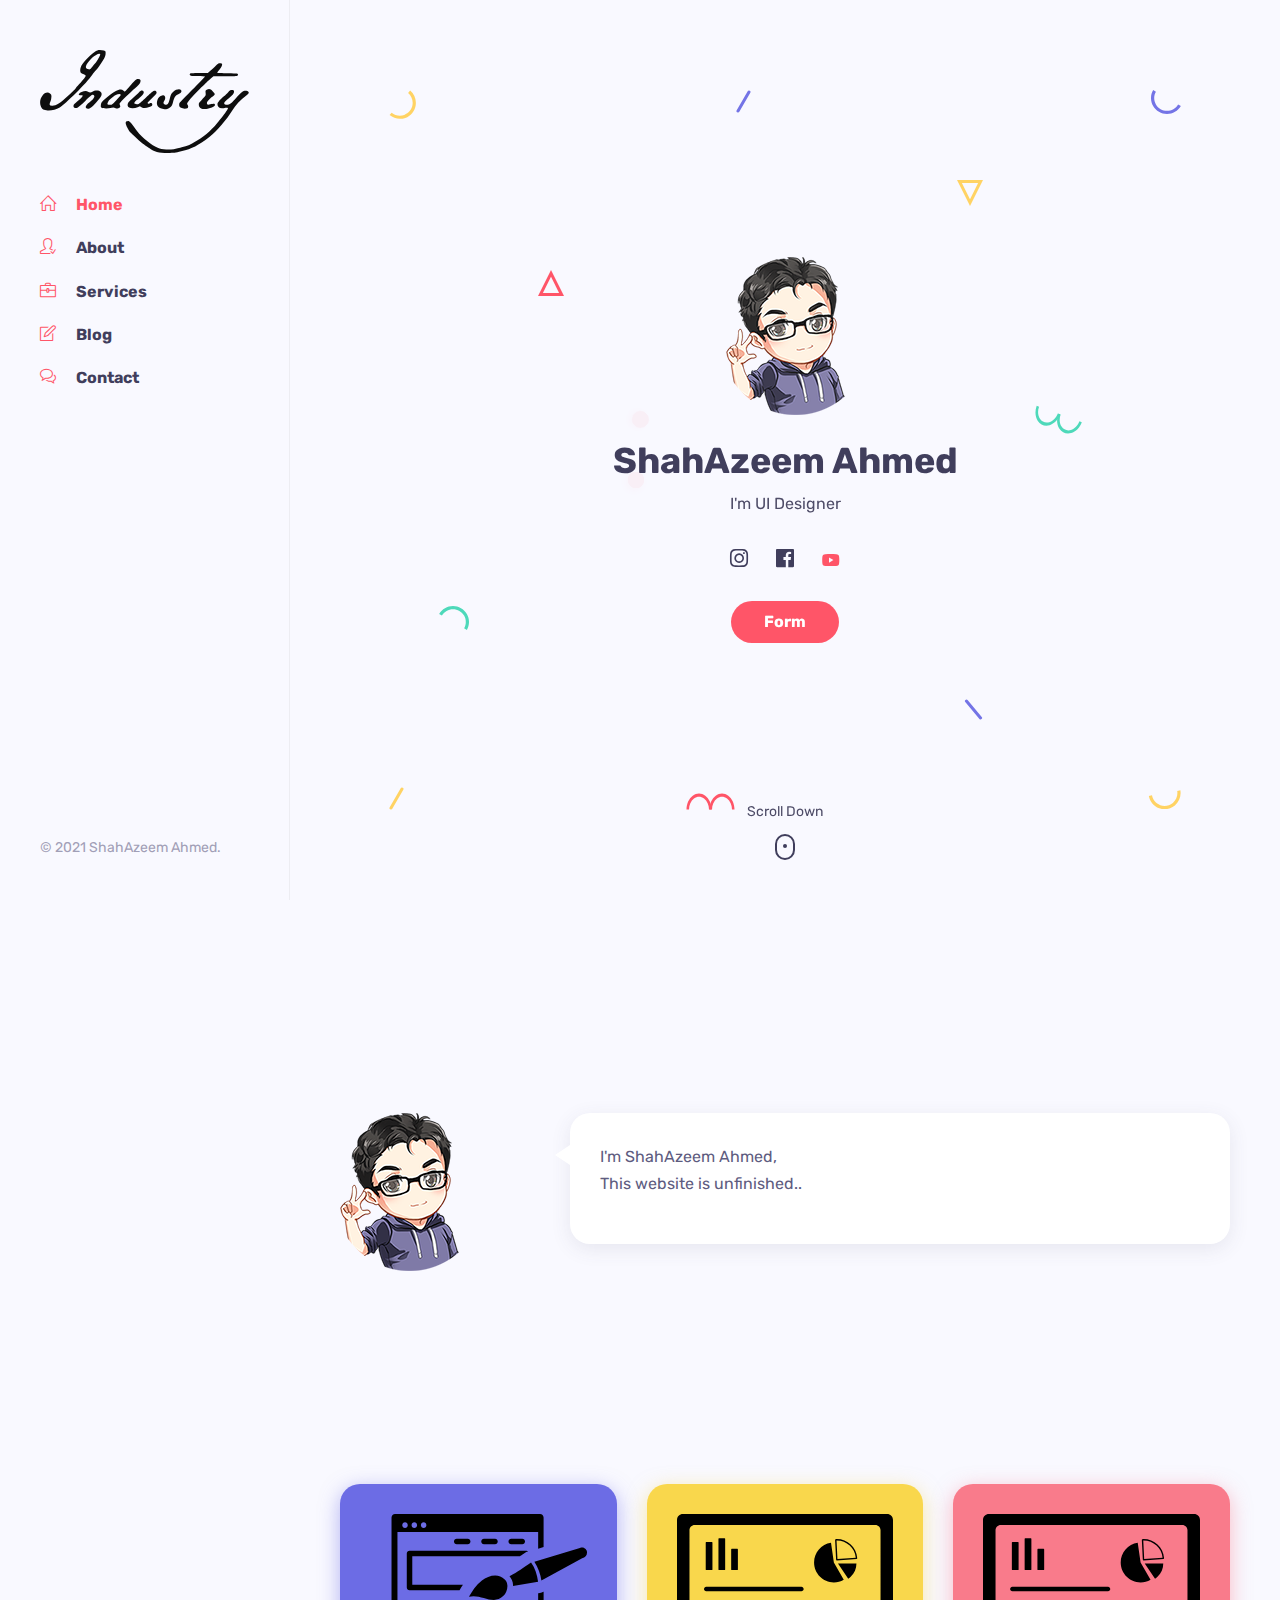
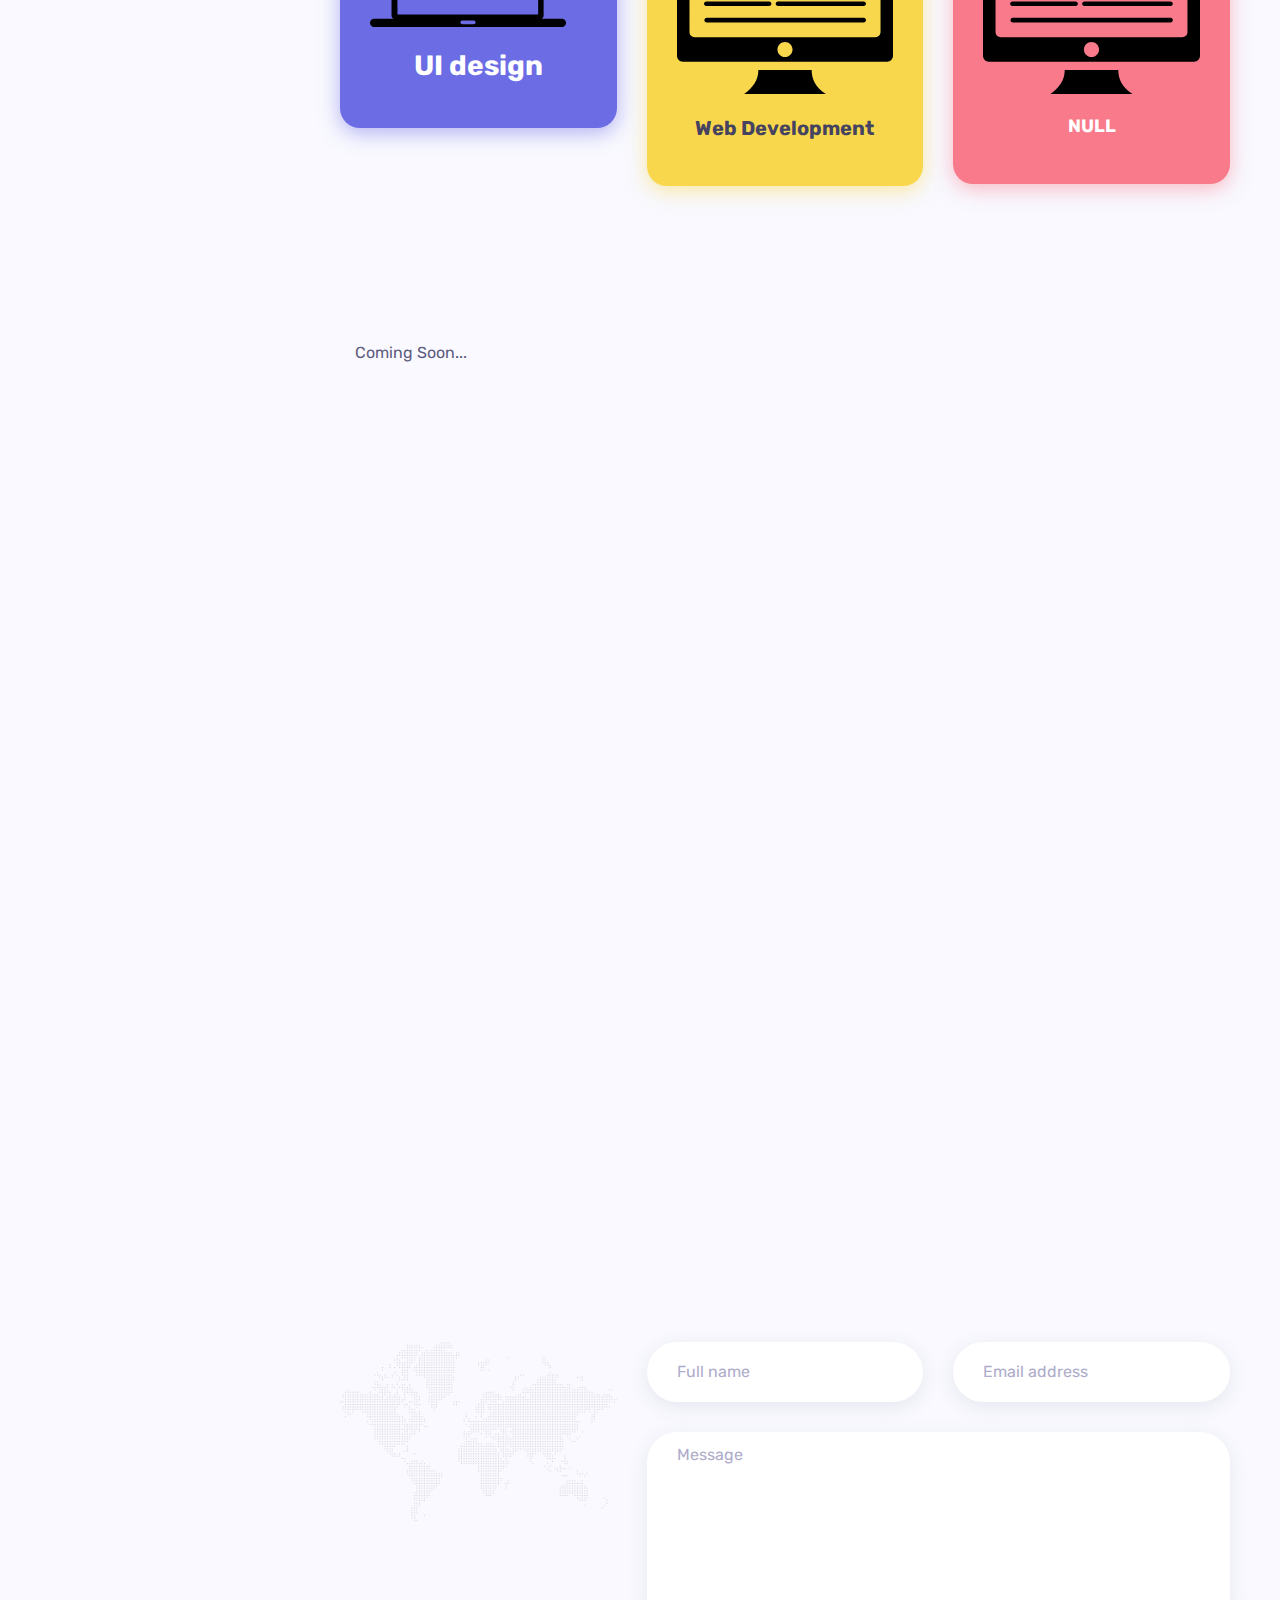
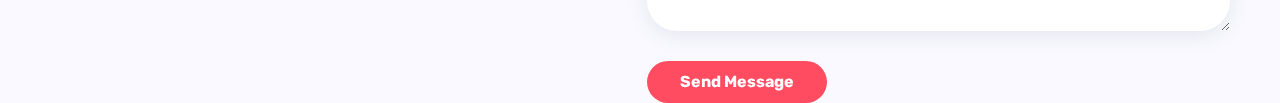
==== commit b2914d6a: "ShahAzeem" ====
--- a/index.html
+++ b/index.html
@@ -300,7 +300,7 @@
                                 <div class="col-md-6">
                                     <!-- about..................................................... text -->
                                     <p>
-                                        I am ShahAzeem Ahmed,<br> Developer of this website. This website is unfinished..
+                                        I'm ShahAzeem Ahmed,<br>This website is unfinished..
                                     </p>
 
                                 </div>
@@ -392,7 +392,7 @@
                                                 </div>
                                                 <div class="details">
                                                     <h4 class="my-0 title">
-                                                        <a href="#">5 Best App Development Tool for Your Project</a>
+                                                        <a href="#">Best Software, Apps, for Windows/Mac/Android.  </a>
                                                     </h4>
                                                     <ul class="list-inline meta mb-0 mt-2">
                                                         <li class="list-inline-item"> </li>
@@ -415,7 +415,7 @@
                                                 </div>
                                                 <div class="details">
                                                     <h4 class="my-0 title">
-                                                        <a href="#">Common Misconceptions About Payment</a>
+                                                        <a href="#">Common Mistakes about Digital Marketing </a>
                                                     </h4>
                                                     <ul class="list-inline meta mb-0 mt-2">
                                                         <li class="list-inline-item"> </li>
@@ -438,7 +438,7 @@
                                                 </div>
                                                 <div class="details">
                                                     <h4 class="my-0 title">
-                                                        <a href="#">3 Things To Know About Startup Business</a>
+                                                        <a href="#">Things To Know About Startup Business/Company </a>
                                                     </h4>
                                                     <ul class="list-inline meta mb-0 mt-2">
                                                         <li class="list-inline-item"> </li>
@@ -452,60 +452,138 @@
 
                             </section>
 
-                            <!-- section contact -->
-                            <section id="contact">
-                                <div class="container">
-                                    <!-- section title -->
-                                    <h2 class="section-title wow fadeInUp">Get In Touch</h2>
-
-                                    <div class="spacer" data-height="60"></div>
-
-                                    <div class="row">
-                                        <div class="col-md-4">
-                                            <!-- contact info -->
-                                            <div class="contact-info">
-                                                <h3 class="wow fadeInUp">Let's talk about everything!</h3>
-                                                <p class="wow fadeInUp">
-                                                    Don't like forms? Send me an
-                                                    <a href=Gmail: "ShahAzeemAhmed2319@gmail.com">email</a>. 👋
-                                                </p>
+
+
+                            <div class="spacer" data-height="60"></div>
+
+                            <div class="row blog-wrapper">
+                                <div class="col-md-4">
+                                    <!-- blog ..........................................................................................................item -->
+                                    <div class="blog-item rounded bg-white shadow-dark wow fadeIn">
+                                        <div class="thumb">
+                                            <a href="#">
+                                                <span class="category">Reviews</span>
+                                            </a>
+                                            <a href="#">
+                                                <img src="images/blog/1.svg" alt="blog-title" />
+                                            </a>
+                                        </div>
+                                        <div class="details">
+                                            <h4 class="my-0 title">
+                                                <a href="#">Best Software, Apps, for Windows/Mac/Android.  </a>
+                                            </h4>
+                                            <ul class="list-inline meta mb-0 mt-2">
+                                                <li class="list-inline-item"> </li>
+                                                <li class="list-inline-item"> </li>
+                                            </ul>
+                                        </div>
+                                    </div>
+                                </div>
+
+                                <div class="col-md-4">
+                                    <!-- blog .....................................................item -->
+                                    <div class="blog-item rounded bg-white shadow-dark wow fadeIn">
+                                        <div class="thumb">
+                                            <a href="#">
+                                                <span class="category">Tutorial</span>
+                                            </a>
+                                            <a href="#">
+                                                <img src="images/blog/2.svg" alt="blog-title" />
+                                            </a>
+                                        </div>
+                                        <div class="details">
+                                            <h4 class="my-0 title">
+                                                <a href="#">Common Mistakes about Digital Marketing </a>
+                                            </h4>
+                                            <ul class="list-inline meta mb-0 mt-2">
+                                                <li class="list-inline-item"> </li>
+                                                <li class="list-inline-item"> </li>
+                                            </ul>
+                                        </div>
+                                    </div>
+                                </div>
+
+                                <div class="col-md-4">
+                                    <!-- blog item -->
+                                    <div class="blog-item rounded bg-white shadow-dark wow fadeIn">
+                                        <div class="thumb">
+                                            <a href="#">
+                                                <span class="category">Business</span>
+                                            </a>
+                                            <a href="#">
+                                                <img src="images/blog/3.svg" alt="blog-title" />
+                                            </a>
+                                        </div>
+                                        <div class="details">
+                                            <h4 class="my-0 title">
+                                                <a href="#">Things To Know About Startup Business/Company </a>
+                                            </h4>
+                                            <ul class="list-inline meta mb-0 mt-2">
+                                                <li class="list-inline-item"> </li>
+                                                <li class="list-inline-item"> </li>
+                                            </ul>
+                                        </div>
+                                    </div>
+                                </div>
+                            </div>
+                        </div>
+
+                    </section>
+
+                    <!-- section contact -->
+                    <section id="contact">
+                        <div class="container">
+                            <!-- section title -->
+                            <h2 class="section-title wow fadeInUp">Get In Touch</h2>
+
+                            <div class="spacer" data-height="60"></div>
+
+                            <div class="row">
+                                <div class="col-md-4">
+                                    <!-- contact info -->
+                                    <div class="contact-info">
+                                        <h3 class="wow fadeInUp">Let's talk about everything!</h3>
+                                        <p class="wow fadeInUp">
+                                            Don't like forms? Send me an
+                                            <a href=Gmail: "ShahAzeemAhmed2319@gmail.com">email</a>. 👋
+                                        </p>
+                                    </div>
+                                </div>
+
+                                <div class="col-md-8">
+                                    <!-- Contact Form -->
+                                    <form id="contact-form" class="contact-form mt-6" method="post" action=" ">
+                                        <div class="messages"></div>
+
+                                        <div class="row">
+                                            <div class="column col-md-6">
+                                                <!-- Name input -->
+                                                <div class="form-group">
+                                                    <input type="text" class="form-control" name="InputName" id="InputName" placeholder="Full name" required="required" data-error="Name is required." />
+                                                    <div class="help-block with-errors"></div>
+                                                </div>
                                             </div>
-                                        </div>
-
-                                        <div class="col-md-8">
-                                            <!-- Contact Form -->
-                                            <form id="contact-form" class="contact-form mt-6" method="post" action=" ">
-                                                <div class="messages"></div>
-
-                                                <div class="row">
-                                                    <div class="column col-md-6">
-                                                        <!-- Name input -->
-                                                        <div class="form-group">
-                                                            <input type="text" class="form-control" name="InputName" id="InputName" placeholder="Full name" required="required" data-error="Name is required." />
-                                                            <div class="help-block with-errors"></div>
-                                                        </div>
-                                                    </div>
-
-                                                    <div class="column col-md-6">
-                                                        <!-- Email input -->
-                                                        <div class="form-group">
-                                                            <input type="email" class="form-control" id="InputEmail" name="InputEmail" placeholder="Email address" required="required" data-error="Email is required." />
-                                                            <div class="help-block with-errors"></div>
-                                                        </div>
-                                                    </div>
-
-
-
-                                                    <div class="column col-md-12">
-                                                        <!-- Message textarea -->
-                                                        <div class="form-group">
-                                                            <textarea name="InputMessage" id="InputMessage" class="form-control" rows="7" placeholder="Message" required="required" data-error="Message is required."></textarea>
-                                                            <div class="help-block with-errors"></div>
-                                                        </div>
-                                                    </div>
-                                                </div>
-
-                                                <button type="submit" name="submit" id="submit" value="Submit" class="btn btn-default">
+
+                                            <div class="column col-md-6">
+                                                <!-- Email input -->
+                                                <div class="form-group">
+                                                    <input type="email" class="form-control" id="InputEmail" name="InputEmail" placeholder="Email address" required="required" data-error="Email is required." />
+                                                    <div class="help-block with-errors"></div>
+                                                </div>
+                                            </div>
+
+
+
+                                            <div class="column col-md-12">
+                                                <!-- Message textarea -->
+                                                <div class="form-group">
+                                                    <textarea name="InputMessage" id="InputMessage" class="form-control" rows="7" placeholder="Message" required="required" data-error="Message is required."></textarea>
+                                                    <div class="help-block with-errors"></div>
+                                                </div>
+                                            </div>
+                                        </div>
+
+                                        <button type="submit" name="submit" id="submit" value="Submit" class="btn btn-default">
                   Send Message</button
                 ><!-- Send Button -->
               </form>
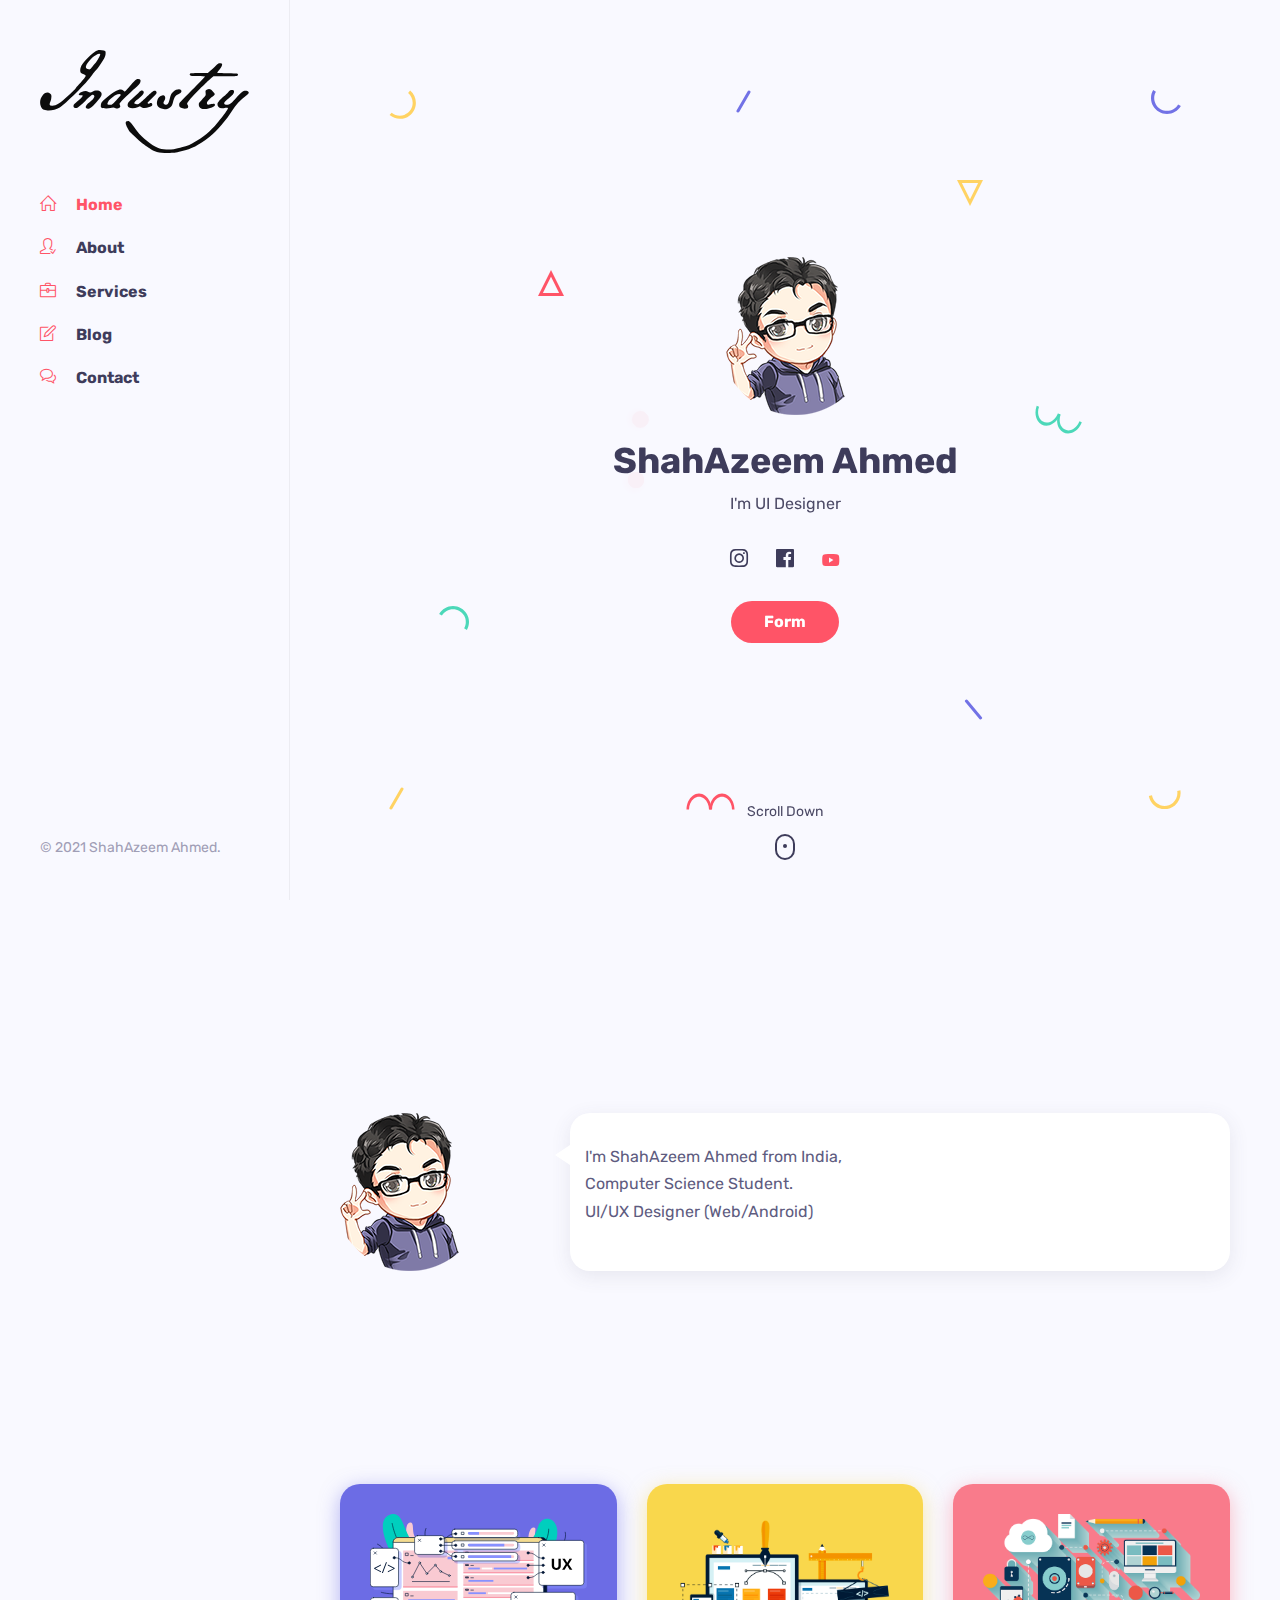
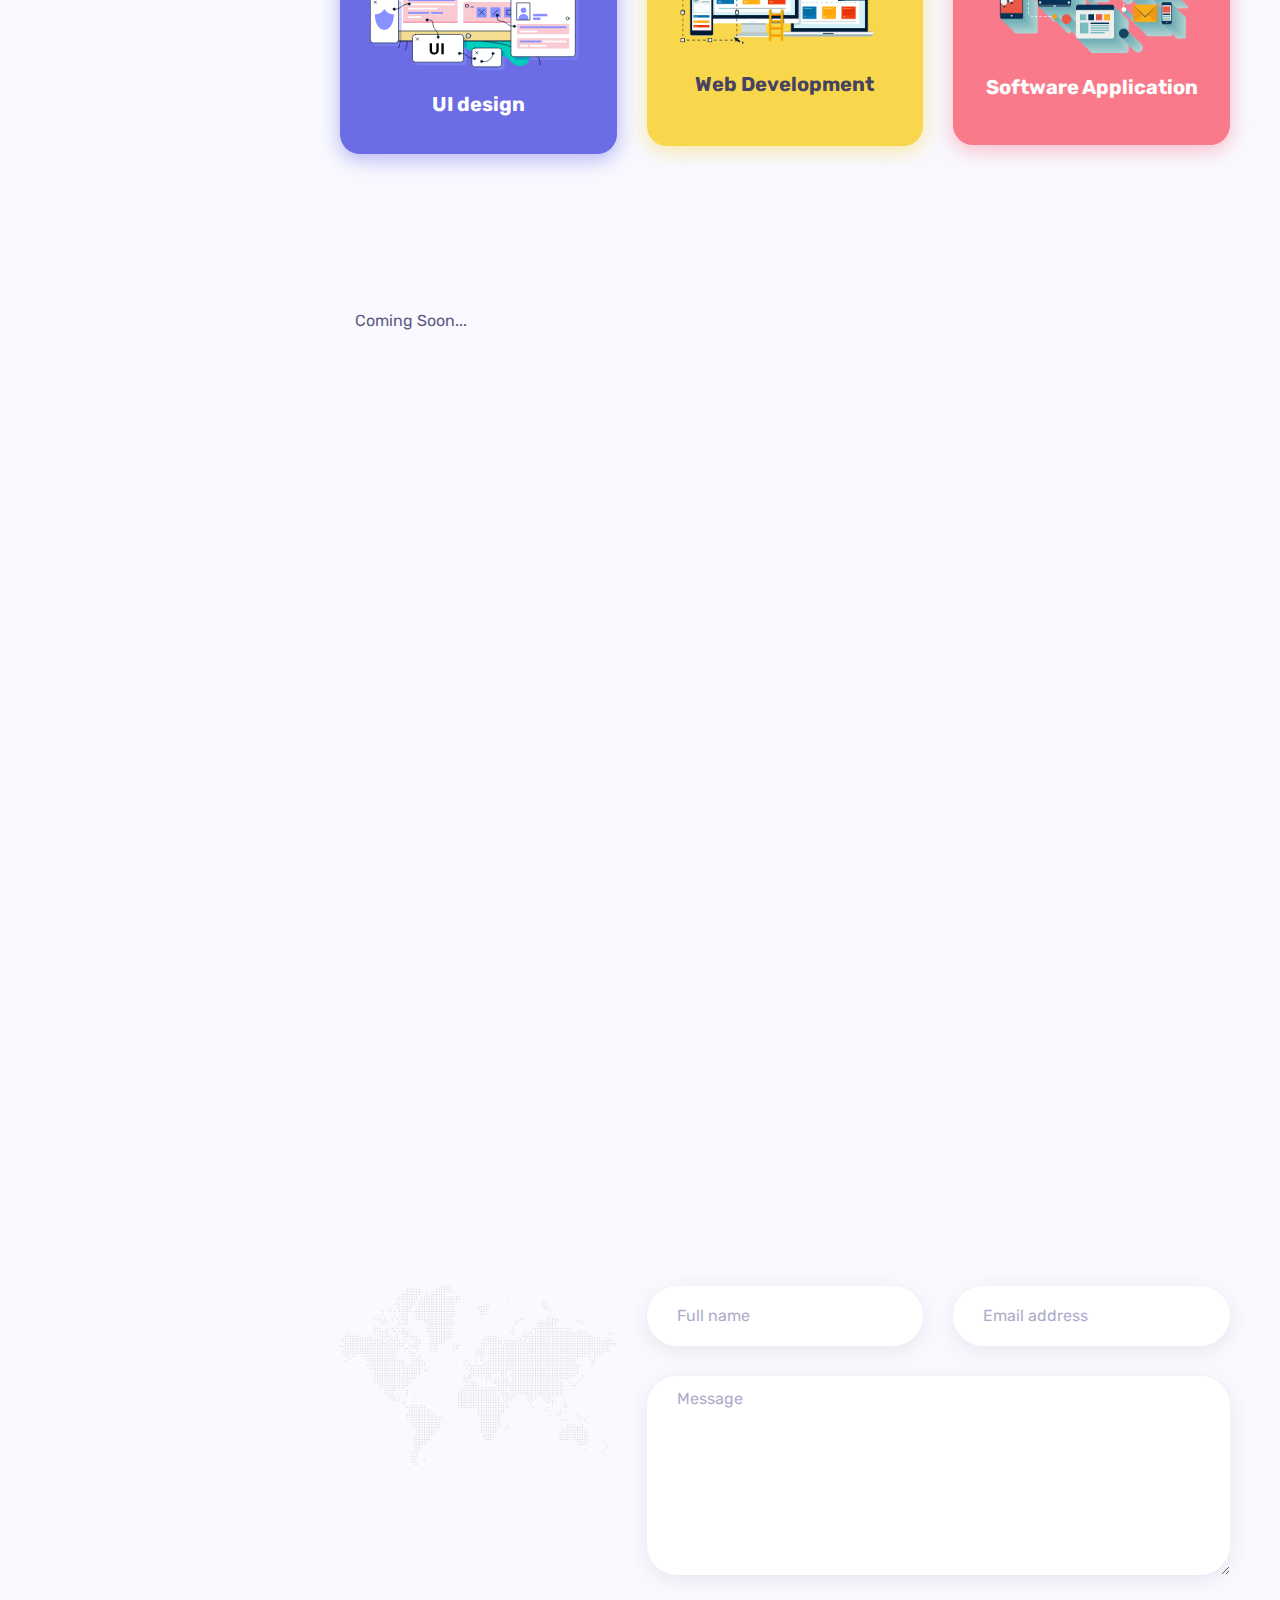
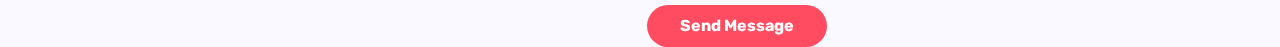
==== commit a040b62c: "SA" ====
--- a/index.html
+++ b/index.html
@@ -297,10 +297,12 @@
                     <div class="col-md-9 triangle-left-md triangle-top-sm">
                         <div class="rounded bg-white shadow-dark padding-30">
                             <div class="row">
-                                <div class="col-md-6">
+                                <div class="col-md-19">
                                     <!-- about..................................................... text -->
                                     <p>
-                                        I'm ShahAzeem Ahmed,<br>This website is unfinished..
+                                        I'm ShahAzeem Ahmed from India,
+                                        <br> Computer Science Student.
+                                        <br> UI/UX Designer (Web/Android)
                                     </p>
 
                                 </div>
@@ -328,9 +330,9 @@
                                     <div class="service-box rounded data-background padding-30 text-center text-light shadow-blue" data-color="#6C6CE5">
                                         </a>
                                         <a href="UI.html">
-                                            <img src="images\web-design.svg" alt="blog-title" />
+                                            <img src="images\ui-ux.svg" alt="blog-title" />
                                         </a>
-                                        <h2 class="mb-3 mt-0">UI design</h2>
+                                        <h3 class="mb-2 mt-0">UI design</h3>
                                         <p class="mb-0">
 
                                         </p>
@@ -344,9 +346,9 @@
                                     <div class="service-box rounded data-background padding-30 text-center shadow-yellow" data-color="#F9D74C">
                                         </a>
                                         <a href="Website.html">
-                                            <img src="images\computer-report.svg" alt="blog-title" />
+                                            <img src="images\anngc-c33y8.svg" alt="blog-title" />
                                         </a>
-                                        <h5 class="mb-3 mt-0">Web Development</h5>
+                                        <h3 class="mb-7 mt-0">Web Development</h3>
                                         <p </p>
                                     </div>
                                     <div class="spacer d-md-none d-lg-none" data-height="30"></div>
@@ -358,9 +360,9 @@
                                     <div class="service-box rounded data-background padding-30 text-center text-light shadow-pink" data-color="#F97B8B">
                                         </a>
                                         <a href="#">
-                                            <img src=" images\computer-report.svg" alt="blog-title" />
+                                            <img src=" images\ajbwk-fk97f.svg " alt="blog-title" />
                                         </a>
-                                        <h4 class="mb-3 mt-0">NULL</h4>
+                                        <h3 class="mb-3 mt-0">Software Application</h3>
                                         <p class="mb-0">
 
                                         </p>
@@ -470,7 +472,7 @@
                                         </div>
                                         <div class="details">
                                             <h4 class="my-0 title">
-                                                <a href="#">Best Software, Apps, for Windows/Mac/Android.  </a>
+                                                <a href="#"> Googling Some Basic Concepts</a>
                                             </h4>
                                             <ul class="list-inline meta mb-0 mt-2">
                                                 <li class="list-inline-item"> </li>
@@ -493,7 +495,7 @@
                                         </div>
                                         <div class="details">
                                             <h4 class="my-0 title">
-                                                <a href="#">Common Mistakes about Digital Marketing </a>
+                                                <a href="#">E-mail Marketing Concepts</a>
                                             </h4>
                                             <ul class="list-inline meta mb-0 mt-2">
                                                 <li class="list-inline-item"> </li>
@@ -516,7 +518,7 @@
                                         </div>
                                         <div class="details">
                                             <h4 class="my-0 title">
-                                                <a href="#">Things To Know About Startup Business/Company </a>
+                                                <a href="#"> Startup</a>
                                             </h4>
                                             <ul class="list-inline meta mb-0 mt-2">
                                                 <li class="list-inline-item"> </li>
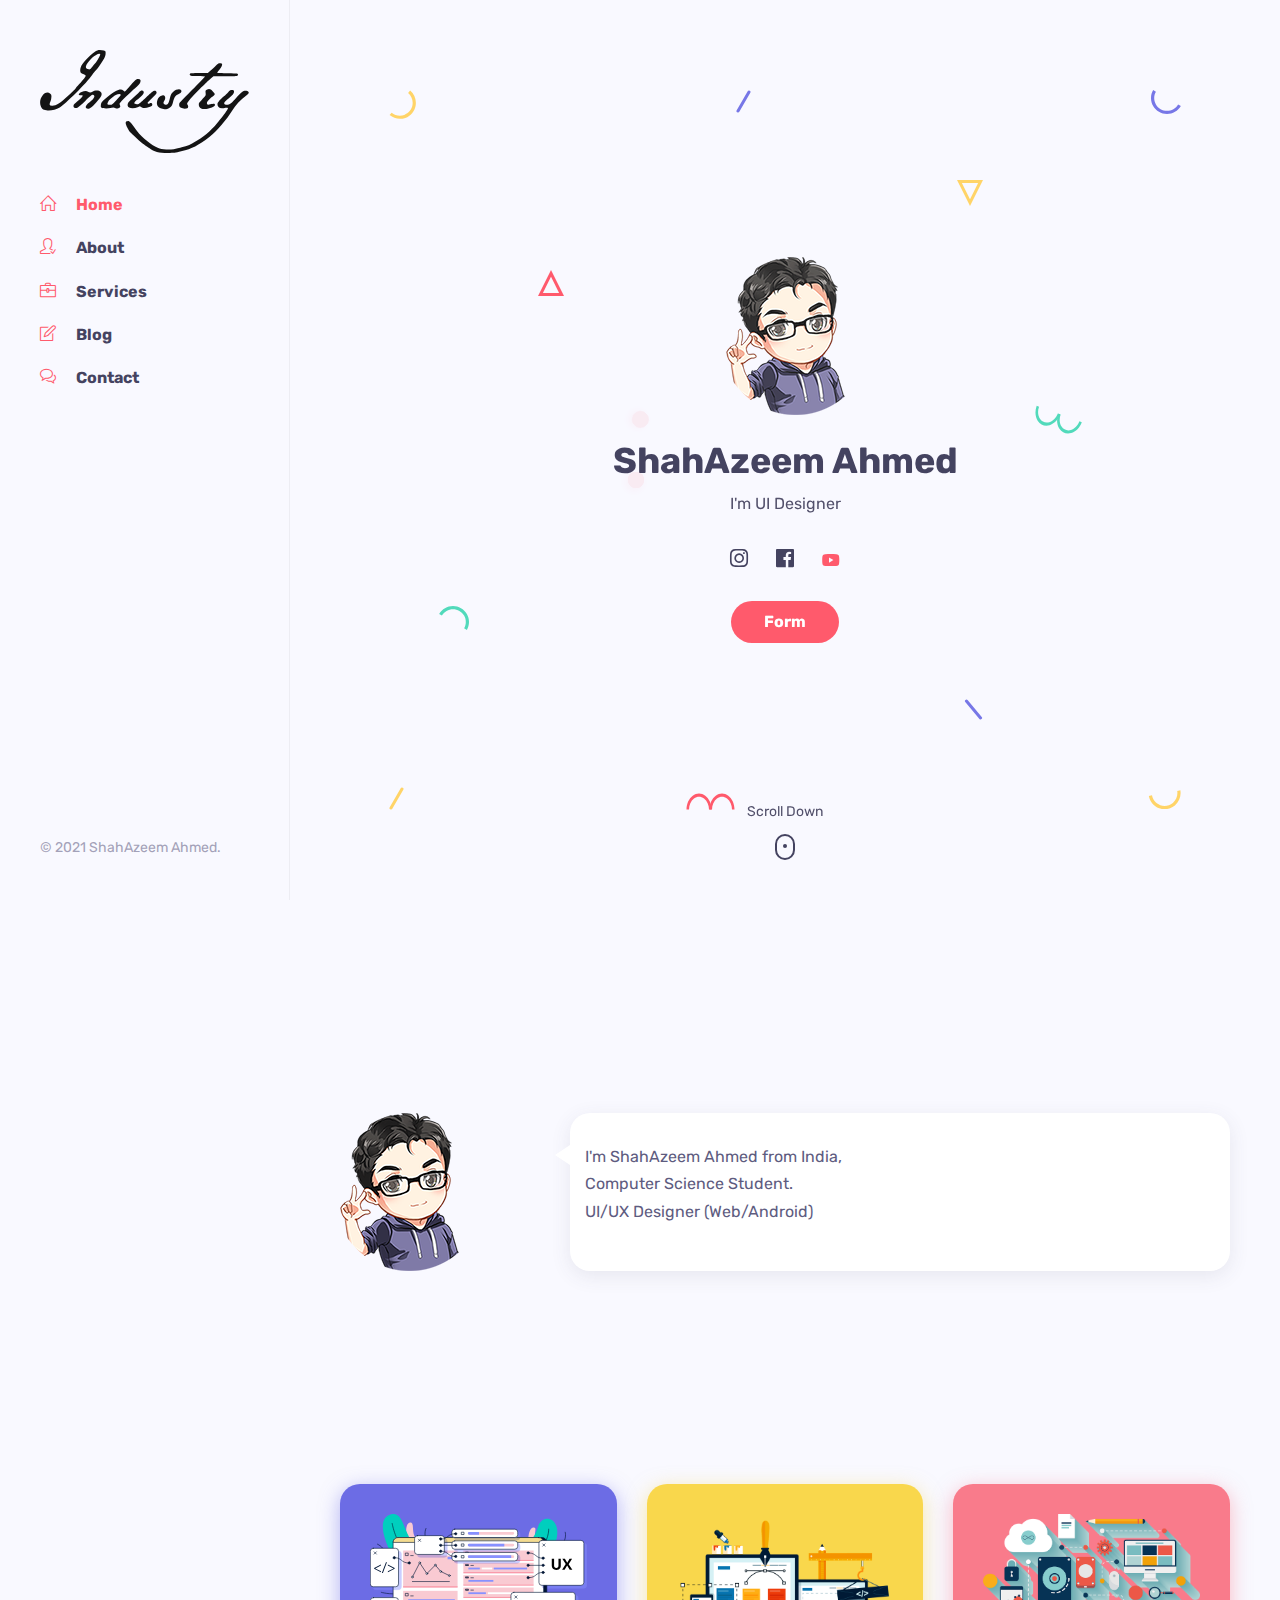
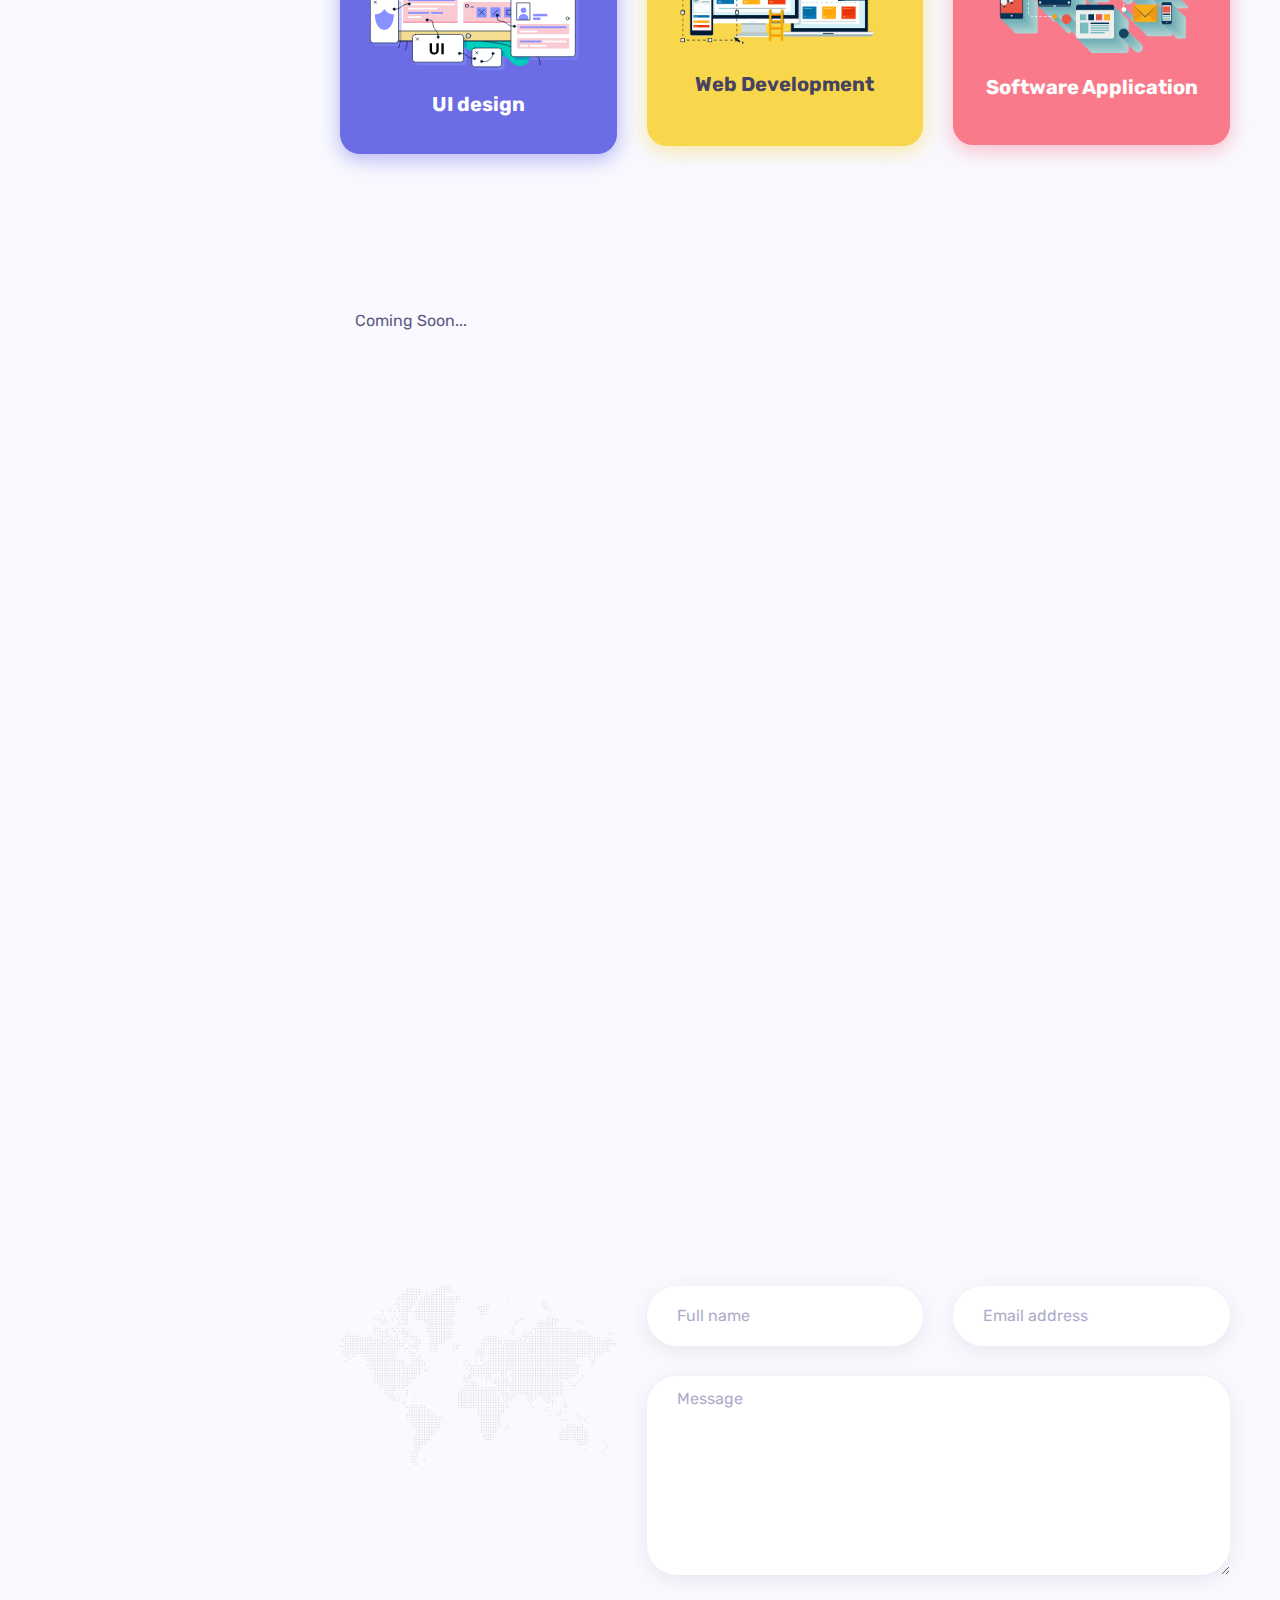
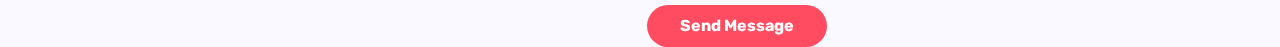
==== commit d7b89ede: "SAtu" ====
--- a/index.html
+++ b/index.html
@@ -359,7 +359,7 @@
 
                                     <div class="service-box rounded data-background padding-30 text-center text-light shadow-pink" data-color="#F97B8B">
                                         </a>
-                                        <a href="#">
+                                        <a href="SAp.html">
                                             <img src=" images\ajbwk-fk97f.svg " alt="blog-title" />
                                         </a>
                                         <h3 class="mb-3 mt-0">Software Application</h3>
